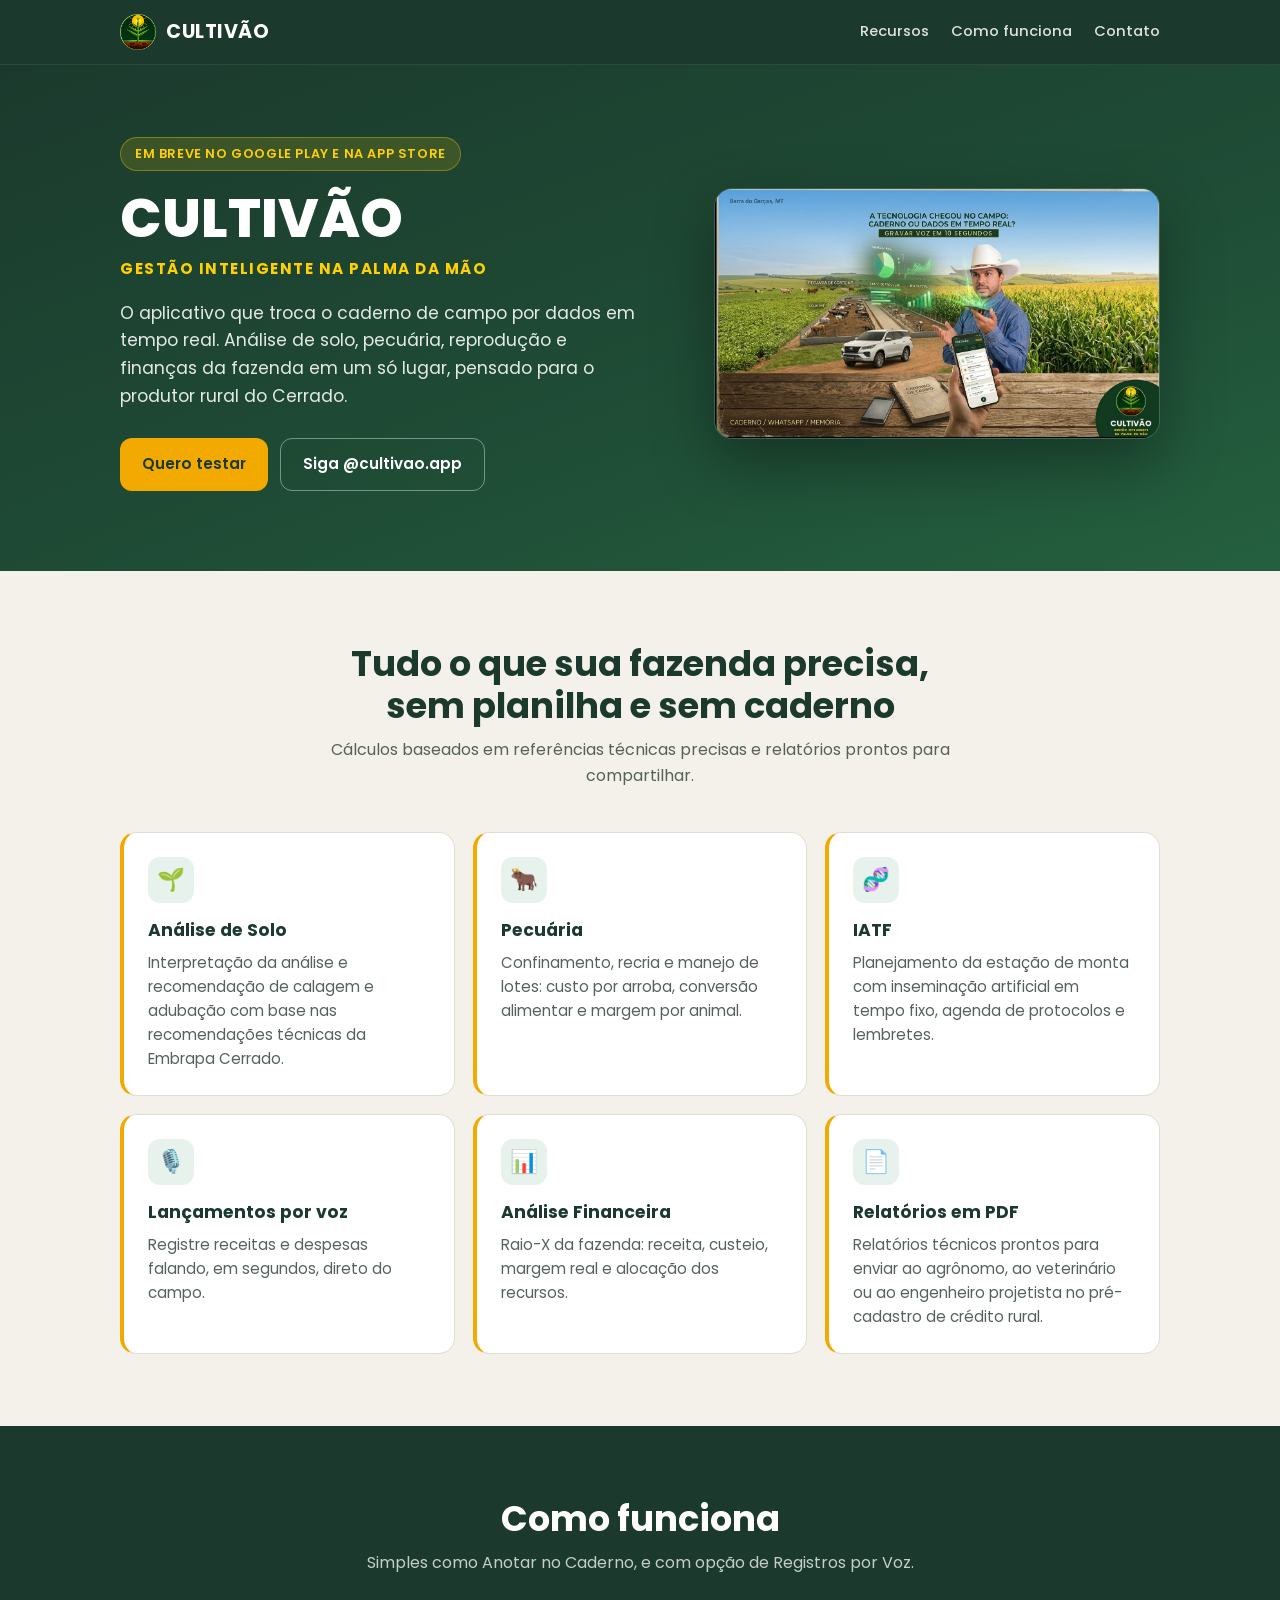
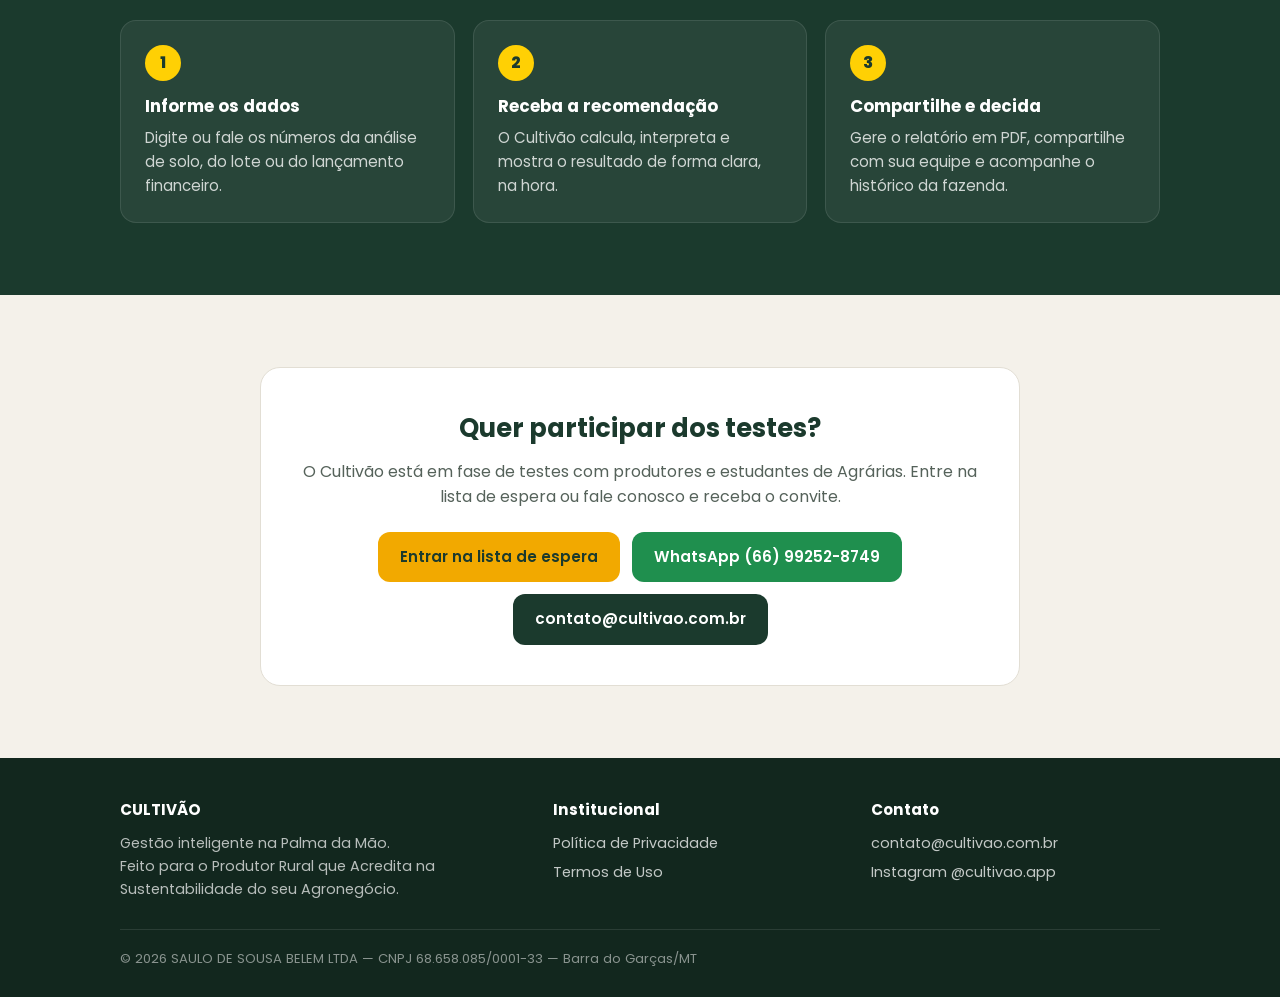
==== index.html @ 0144b3cc "Ajuste no texto de recursos" ====
<!DOCTYPE html>
<html lang="pt-BR">
<head>
  <meta charset="UTF-8">
  <meta name="viewport" content="width=device-width, initial-scale=1.0">
  <title>Cultivão — Gestão inteligente na palma da mão</title>
  <meta name="description" content="Cultivão é o aplicativo de gestão para o produtor rural do Cerrado: análise de solo com base na Embrapa Cerrado, pecuária, IATF, lançamentos por voz e análise financeira da fazenda.">
  <meta property="og:title" content="Cultivão — Gestão inteligente na palma da mão">
  <meta property="og:description" content="Análise de solo, pecuária, IATF e finanças da fazenda em um só aplicativo.">
  <meta property="og:image" content="https://cultivao.com.br/capa.jpg">
  <meta property="og:url" content="https://cultivao.com.br/">
  <link rel="icon" href="favicon.png" type="image/png">
  <link rel="apple-touch-icon" href="apple-touch-icon.png">
  <link rel="preconnect" href="https://fonts.googleapis.com">
  <link rel="preconnect" href="https://fonts.gstatic.com" crossorigin>
  <link href="https://fonts.googleapis.com/css2?family=Poppins:wght@400;500;600;700;800&display=swap" rel="stylesheet">
  <link rel="stylesheet" href="style.css">
</head>
<body>

<header class="topo">
  <div class="container">
    <a class="marca" href="./"><img src="logo.png" alt="Logo do Cultivão"><span>CULTIVÃO</span></a>
    <nav class="menu">
      <a href="#recursos">Recursos</a>
      <a class="opcional" href="#como-funciona">Como funciona</a>
      <a href="#contato">Contato</a>
    </nav>
  </div>
</header>

<main>
  <section class="hero">
    <div class="container">
      <div>
        <span class="selo">Em breve no Google Play e na App Store</span>
        <h1>CULTIVÃO</h1>
        <div class="slogan">Gestão inteligente na palma da mão</div>
        <p class="lead">O aplicativo que troca o caderno de campo por dados em tempo real. Análise de solo, pecuária, reprodução e finanças da fazenda em um só lugar, pensado para o produtor rural do Cerrado.</p>
        <div class="botoes">
          <a class="btn btn-primario" href="https://forms.gle/HUymt7gW1xHv4wPr5" target="_blank" rel="noopener">Quero testar</a>
          <a class="btn btn-secundario" href="https://instagram.com/cultivao.app" target="_blank" rel="noopener">Siga @cultivao.app</a>
        </div>
      </div>
      <div class="hero-img">
        <img src="capa.jpg" alt="Produtor rural usando o aplicativo Cultivão no campo, com lavoura de milho e confinamento ao fundo">
      </div>
    </div>
  </section>

  <section id="recursos">
    <div class="container">
      <div class="titulo-secao">
        <h2>Tudo o que sua fazenda precisa, sem planilha e sem caderno</h2>
        <p>Cálculos baseados em referências técnicas precisas e relatórios prontos para compartilhar.</p>
      </div>
      <div class="grade">
        <div class="card">
          <div class="icone">🌱</div>
          <h3>Análise de Solo</h3>
          <p>Interpretação da análise e recomendação de calagem e adubação com base nas recomendações técnicas da Embrapa Cerrado.</p>
        </div>
        <div class="card">
          <div class="icone">🐂</div>
          <h3>Pecuária</h3>
          <p>Confinamento, recria e manejo de lotes: custo por arroba, conversão alimentar e margem por animal.</p>
        </div>
        <div class="card">
          <div class="icone">🧬</div>
          <h3>IATF</h3>
          <p>Planejamento da estação de monta com inseminação artificial em tempo fixo, agenda de protocolos e lembretes.</p>
        </div>
        <div class="card">
          <div class="icone">🎙️</div>
          <h3>Lançamentos por voz</h3>
          <p>Registre receitas e despesas falando, em segundos, direto do campo.</p>
        </div>
        <div class="card">
          <div class="icone">📊</div>
          <h3>Análise Financeira</h3>
          <p>Raio-X da fazenda: receita, custeio, margem real e alocação dos recursos.</p>
        </div>
        <div class="card">
          <div class="icone">📄</div>
          <h3>Relatórios em PDF</h3>
          <p>Relatórios técnicos prontos para enviar ao agrônomo, ao veterinário ou ao engenheiro projetista no pré-cadastro de crédito rural.</p>
        </div>
      </div>
    </div>
  </section>

  <section id="como-funciona" class="faixa">
    <div class="container">
      <div class="titulo-secao">
        <h2>Como funciona</h2>
        <p>Simples como Anotar no Caderno, e com opção de Registros por Voz.</p>
      </div>
      <div class="passos">
        <div class="passo">
          <h3>Informe os dados</h3>
          <p>Digite ou fale os números da análise de solo, do lote ou do lançamento financeiro.</p>
        </div>
        <div class="passo">
          <h3>Receba a recomendação</h3>
          <p>O Cultivão calcula, interpreta e mostra o resultado de forma clara, na hora.</p>
        </div>
        <div class="passo">
          <h3>Compartilhe e decida</h3>
          <p>Gere o relatório em PDF, compartilhe com sua equipe e acompanhe o histórico da fazenda.</p>
        </div>
      </div>
    </div>
  </section>

  <section id="contato">
    <div class="container">
      <div class="chamada">
        <h2>Quer participar dos testes?</h2>
        <p>O Cultivão está em fase de testes com produtores e estudantes de Agrárias. Entre na lista de espera ou fale conosco e receba o convite.</p>
        <div class="botoes" style="justify-content:center;margin-top:0">
          <a class="btn btn-primario" href="https://forms.gle/HUymt7gW1xHv4wPr5" target="_blank" rel="noopener" style="background:#F2A900;color:#1B3A2D">Entrar na lista de espera</a>
          <a class="btn btn-primario" href="https://wa.me/5566992528749?text=Ol%C3%A1%21%20Quero%20testar%20o%20Cultiv%C3%A3o." target="_blank" rel="noopener" style="background:#1F8F4E">WhatsApp (66) 99252-8749</a>
          <a class="btn btn-primario" href="mailto:contato@cultivao.com.br?subject=Quero%20testar%20o%20Cultiv%C3%A3o">contato@cultivao.com.br</a>
        </div>
      </div>
    </div>
  </section>
</main>

<footer class="rodape">
  <div class="container">
    <div>
      <h4>CULTIVÃO</h4>
      <p>Gestão inteligente na Palma da Mão.<br>Feito para o Produtor Rural que Acredita na Sustentabilidade do seu Agronegócio.</p>
    </div>
    <div>
      <h4>Institucional</h4>
      <a href="privacidade.html">Política de Privacidade</a>
      <a href="termos.html">Termos de Uso</a>
    </div>
    <div>
      <h4>Contato</h4>
      <a href="mailto:contato@cultivao.com.br">contato@cultivao.com.br</a>
      <a href="https://instagram.com/cultivao.app" target="_blank" rel="noopener">Instagram @cultivao.app</a>
    </div>
    <div class="legal">
      © 2026 SAULO DE SOUSA BELEM LTDA — CNPJ 68.658.085/0001-33 — Barra do Garças/MT
    </div>
  </div>
</footer>

</body>
</html>
---- style.css ----
:root {
  --verde-escuro: #1B3A2D;
  --verde: #1F4D36;
  --verde-claro: #2E7D4F;
  --sol: #FFD004;
  --laranja: #F2A900;
  --creme: #F4F1EA;
  --texto: #1E2A23;
  --texto-suave: #55625A;
  --branco: #FFFFFF;
  --borda: #E2DED4;
}

* { box-sizing: border-box; margin: 0; padding: 0; }

html { scroll-behavior: smooth; }

body {
  font-family: 'Poppins', system-ui, -apple-system, 'Segoe UI', Roboto, sans-serif;
  background: var(--creme);
  color: var(--texto);
  line-height: 1.6;
  -webkit-font-smoothing: antialiased;
}

a { color: var(--verde-claro); }

.container { width: 100%; max-width: 1080px; margin: 0 auto; padding: 0 20px; }

/* Topo */
.topo {
  background: var(--verde-escuro);
  position: sticky; top: 0; z-index: 10;
  border-bottom: 1px solid rgba(255,255,255,.08);
}
.topo .container { display: flex; align-items: center; justify-content: space-between; height: 64px; }
.marca { display: flex; align-items: center; gap: 10px; text-decoration: none; color: var(--branco); }
.marca img { width: 36px; height: 36px; }
.marca span { font-weight: 700; font-size: 1.2rem; letter-spacing: .5px; }
.menu { display: flex; gap: 22px; }
.menu a { color: rgba(255,255,255,.85); text-decoration: none; font-size: .92rem; font-weight: 500; }
.menu a:hover { color: var(--sol); }

/* Hero */
.hero {
  background: linear-gradient(160deg, var(--verde-escuro) 0%, var(--verde) 60%, #24603F 100%);
  color: var(--branco);
  padding: 72px 0 80px;
  overflow: hidden;
}
.hero .container { display: grid; grid-template-columns: 1.1fr .9fr; gap: 48px; align-items: center; }
.selo {
  display: inline-block; background: rgba(255,208,4,.14); color: var(--sol);
  border: 1px solid rgba(255,208,4,.35); border-radius: 999px;
  padding: 6px 14px; font-size: .8rem; font-weight: 600; letter-spacing: .6px; text-transform: uppercase;
}
.hero h1 { font-size: clamp(2.2rem, 5vw, 3.4rem); line-height: 1.1; margin: 18px 0 8px; font-weight: 800; }
.hero .slogan { color: var(--sol); font-weight: 700; letter-spacing: 1.5px; text-transform: uppercase; font-size: .95rem; }
.hero p.lead { margin-top: 18px; font-size: 1.08rem; color: rgba(255,255,255,.88); max-width: 520px; }
.botoes { display: flex; flex-wrap: wrap; gap: 12px; margin-top: 28px; }
.btn {
  display: inline-flex; align-items: center; gap: 8px; text-decoration: none;
  padding: 13px 22px; border-radius: 12px; font-weight: 600; font-size: .95rem;
}
.btn-primario { background: var(--laranja); color: var(--verde-escuro); }
.btn-primario:hover { background: var(--sol); }
.btn-secundario { border: 1.5px solid rgba(255,255,255,.4); color: var(--branco); }
.btn-secundario:hover { border-color: var(--sol); color: var(--sol); }
.hero-img img {
  width: 100%; border-radius: 18px; display: block;
  box-shadow: 0 24px 60px rgba(0,0,0,.35);
  border: 1px solid rgba(255,255,255,.12);
}

/* Seções */
section { padding: 72px 0; }
.titulo-secao { text-align: center; max-width: 640px; margin: 0 auto 44px; }
.titulo-secao h2 { font-size: clamp(1.6rem, 3.4vw, 2.2rem); color: var(--verde-escuro); line-height: 1.2; }
.titulo-secao p { color: var(--texto-suave); margin-top: 10px; }

.grade { display: grid; grid-template-columns: repeat(3, 1fr); gap: 18px; }
.card {
  background: var(--branco); border: 1px solid var(--borda); border-radius: 16px;
  padding: 24px; border-left: 4px solid var(--laranja);
}
.card .icone {
  width: 46px; height: 46px; border-radius: 12px; display: grid; place-items: center;
  background: #E8F2EC; font-size: 1.4rem; margin-bottom: 14px;
}
.card h3 { font-size: 1.08rem; color: var(--verde-escuro); margin-bottom: 6px; }
.card p { color: var(--texto-suave); font-size: .94rem; }

.faixa { background: var(--verde-escuro); color: var(--branco); }
.faixa .titulo-secao h2 { color: var(--branco); }
.faixa .titulo-secao p { color: rgba(255,255,255,.75); }
.passos { display: grid; grid-template-columns: repeat(3, 1fr); gap: 18px; counter-reset: passo; }
.passo { background: rgba(255,255,255,.06); border: 1px solid rgba(255,255,255,.1); border-radius: 16px; padding: 24px; }
.passo::before {
  counter-increment: passo; content: counter(passo);
  display: grid; place-items: center; width: 36px; height: 36px; border-radius: 50%;
  background: var(--sol); color: var(--verde-escuro); font-weight: 800; margin-bottom: 12px;
}
.passo h3 { font-size: 1.05rem; margin-bottom: 6px; }
.passo p { color: rgba(255,255,255,.78); font-size: .94rem; }

.chamada {
  background: var(--branco); border: 1px solid var(--borda); border-radius: 20px;
  padding: 40px; text-align: center; max-width: 760px; margin: 0 auto;
}
.chamada h2 { color: var(--verde-escuro); font-size: 1.6rem; }
.chamada p { color: var(--texto-suave); margin: 10px 0 22px; }
.chamada .btn-primario { background: var(--verde-escuro); color: var(--branco); }
.chamada .btn-primario:hover { background: var(--verde-claro); }

/* Rodapé */
.rodape { background: #12271E; color: rgba(255,255,255,.7); padding: 40px 0 28px; font-size: .9rem; }
.rodape .container { display: grid; grid-template-columns: 1.4fr 1fr 1fr; gap: 28px; }
.rodape h4 { color: var(--branco); margin-bottom: 10px; font-size: .95rem; }
.rodape a { color: rgba(255,255,255,.75); text-decoration: none; display: block; margin-bottom: 6px; }
.rodape a:hover { color: var(--sol); }
.rodape .legal { grid-column: 1 / -1; border-top: 1px solid rgba(255,255,255,.1); padding-top: 18px; font-size: .82rem; color: rgba(255,255,255,.5); }

/* Páginas de texto (política e termos) */
.documento { padding: 48px 0 72px; }
.documento .container { max-width: 800px; }
.documento h1 { color: var(--verde-escuro); font-size: clamp(1.7rem, 4vw, 2.3rem); line-height: 1.2; }
.documento .atualizado { color: var(--texto-suave); font-size: .9rem; margin: 8px 0 28px; }
.documento .caixa {
  background: var(--branco); border: 1px solid var(--borda); border-radius: 16px; padding: 32px;
}
.documento h2 { color: var(--verde-escuro); font-size: 1.2rem; margin: 28px 0 8px; }
.documento h2:first-child { margin-top: 0; }
.documento p, .documento li { color: var(--texto); font-size: .98rem; }
.documento p + p { margin-top: 10px; }
.documento ul { padding-left: 22px; margin: 8px 0; }
.documento li { margin-bottom: 6px; }
.documento table { width: 100%; border-collapse: collapse; margin: 10px 0; font-size: .93rem; }
.documento th, .documento td { text-align: left; padding: 10px; border-bottom: 1px solid var(--borda); vertical-align: top; }
.documento th { background: #EEF4EF; color: var(--verde-escuro); }
.tabela-rolagem { overflow-x: auto; }

@media (max-width: 860px) {
  .hero .container { grid-template-columns: 1fr; gap: 36px; }
  .grade, .passos { grid-template-columns: 1fr 1fr; }
  .rodape .container { grid-template-columns: 1fr 1fr; }
}
@media (max-width: 600px) {
  .menu { gap: 14px; }
  .menu a.opcional { display: none; }
  .hero { padding: 48px 0 56px; }
  .grade, .passos { grid-template-columns: 1fr; }
  .rodape .container { grid-template-columns: 1fr; }
  .documento .caixa { padding: 20px; }
  .chamada { padding: 28px 20px; }
}
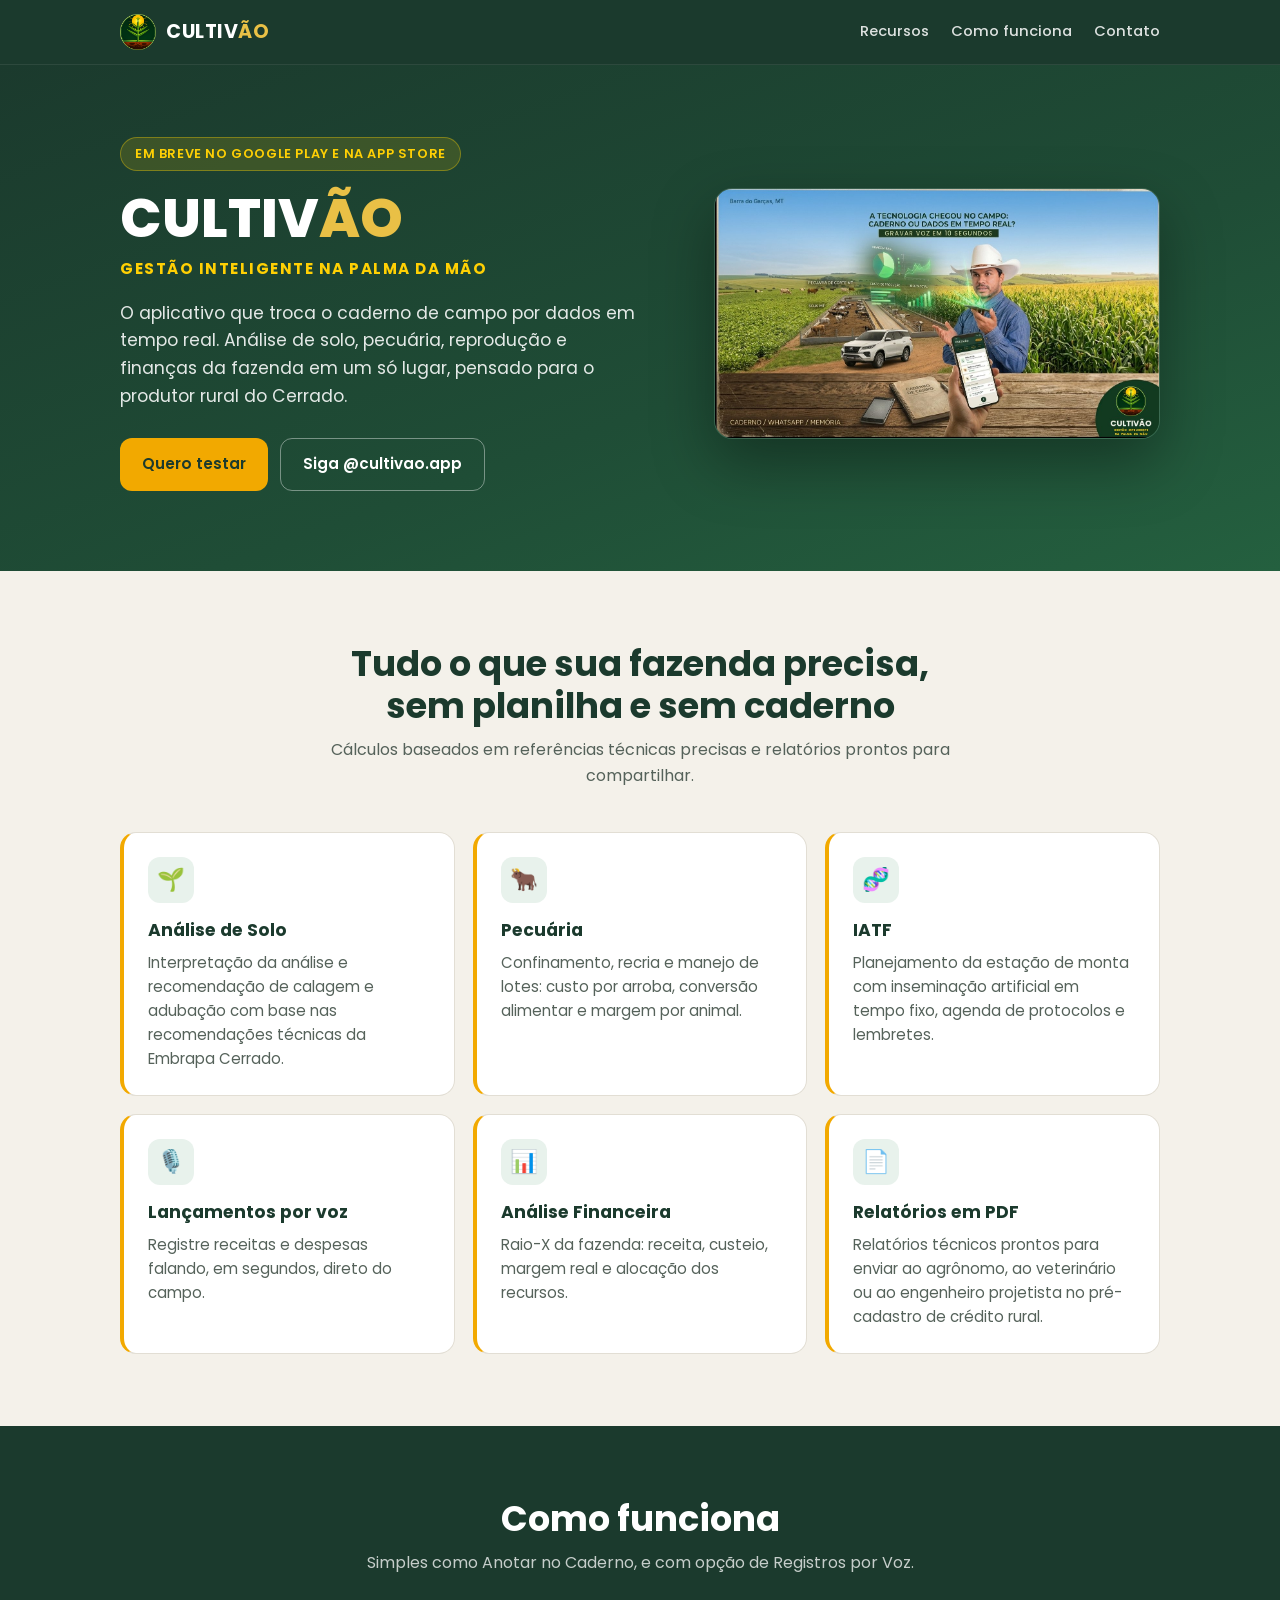
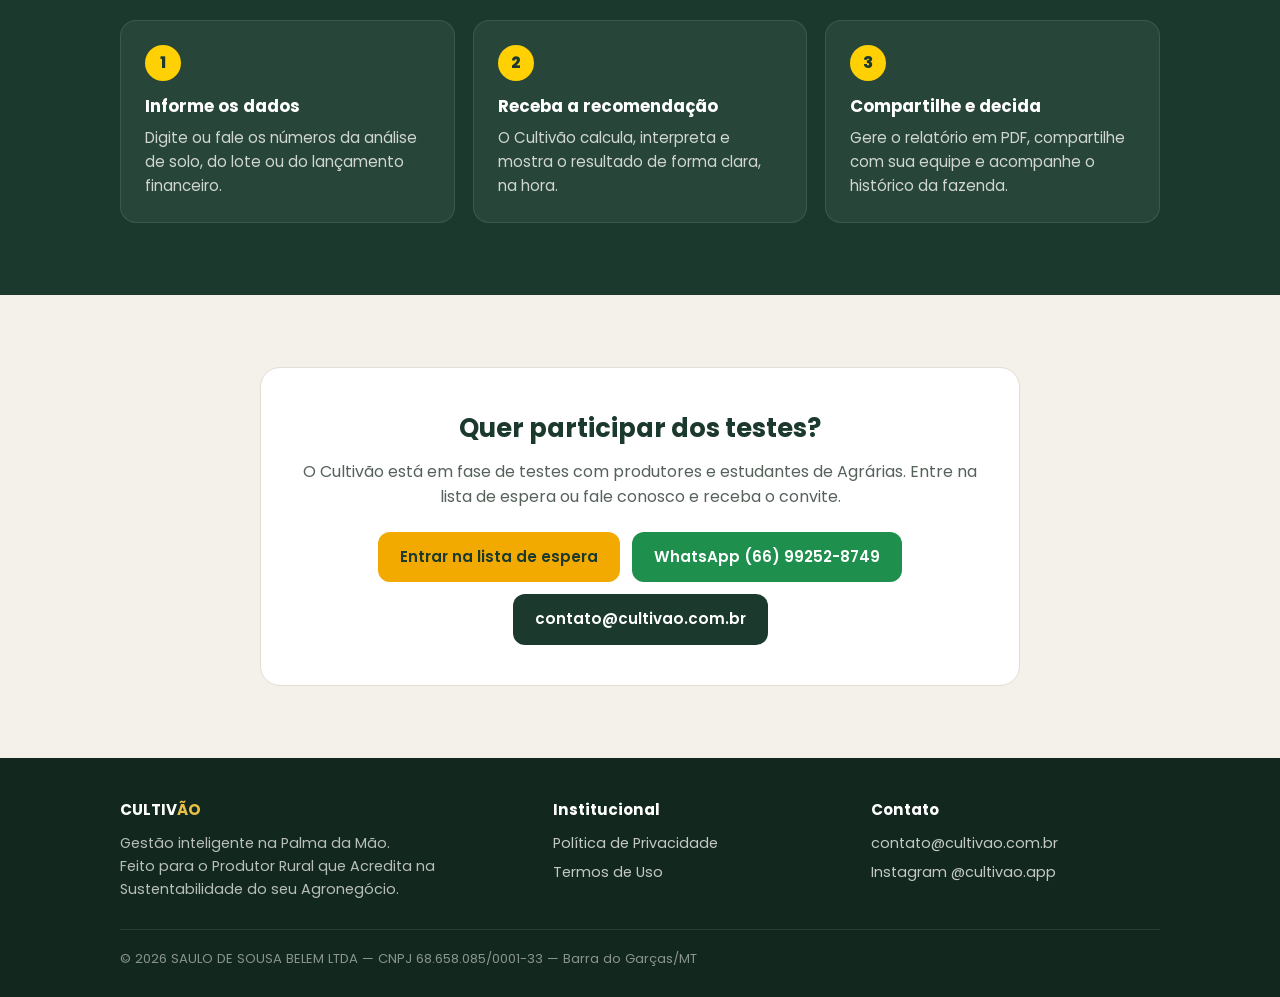
==== commit a25c2a48: "ÃO dourado da marca" ====
--- a/index.html
+++ b/index.html
@@ -20,7 +20,7 @@
 
 <header class="topo">
   <div class="container">
-    <a class="marca" href="./"><img src="logo.png" alt="Logo do Cultivão"><span>CULTIVÃO</span></a>
+    <a class="marca" href="./"><img src="logo.png" alt="Logo do Cultivão"><span>CULTIV<span class="ao">ÃO</span></span></a>
     <nav class="menu">
       <a href="#recursos">Recursos</a>
       <a class="opcional" href="#como-funciona">Como funciona</a>
@@ -34,7 +34,7 @@
     <div class="container">
       <div>
         <span class="selo">Em breve no Google Play e na App Store</span>
-        <h1>CULTIVÃO</h1>
+        <h1>CULTIV<span class="ao">ÃO</span></h1>
         <div class="slogan">Gestão inteligente na palma da mão</div>
         <p class="lead">O aplicativo que troca o caderno de campo por dados em tempo real. Análise de solo, pecuária, reprodução e finanças da fazenda em um só lugar, pensado para o produtor rural do Cerrado.</p>
         <div class="botoes">
@@ -130,7 +130,7 @@
 <footer class="rodape">
   <div class="container">
     <div>
-      <h4>CULTIVÃO</h4>
+      <h4>CULTIV<span class="ao">ÃO</span></h4>
       <p>Gestão inteligente na Palma da Mão.<br>Feito para o Produtor Rural que Acredita na Sustentabilidade do seu Agronegócio.</p>
     </div>
     <div>
--- a/style.css
+++ b/style.css
@@ -3,6 +3,7 @@
   --verde: #1F4D36;
   --verde-claro: #2E7D4F;
   --sol: #FFD004;
+  --marca-ouro: #E9C046;
   --laranja: #F2A900;
   --creme: #F4F1EA;
   --texto: #1E2A23;
@@ -153,3 +154,6 @@
   .documento .caixa { padding: 20px; }
   .chamada { padding: 28px 20px; }
 }
+
+/* "ÃO" dourado da marca Cultivão */
+.ao { color: var(--marca-ouro); }
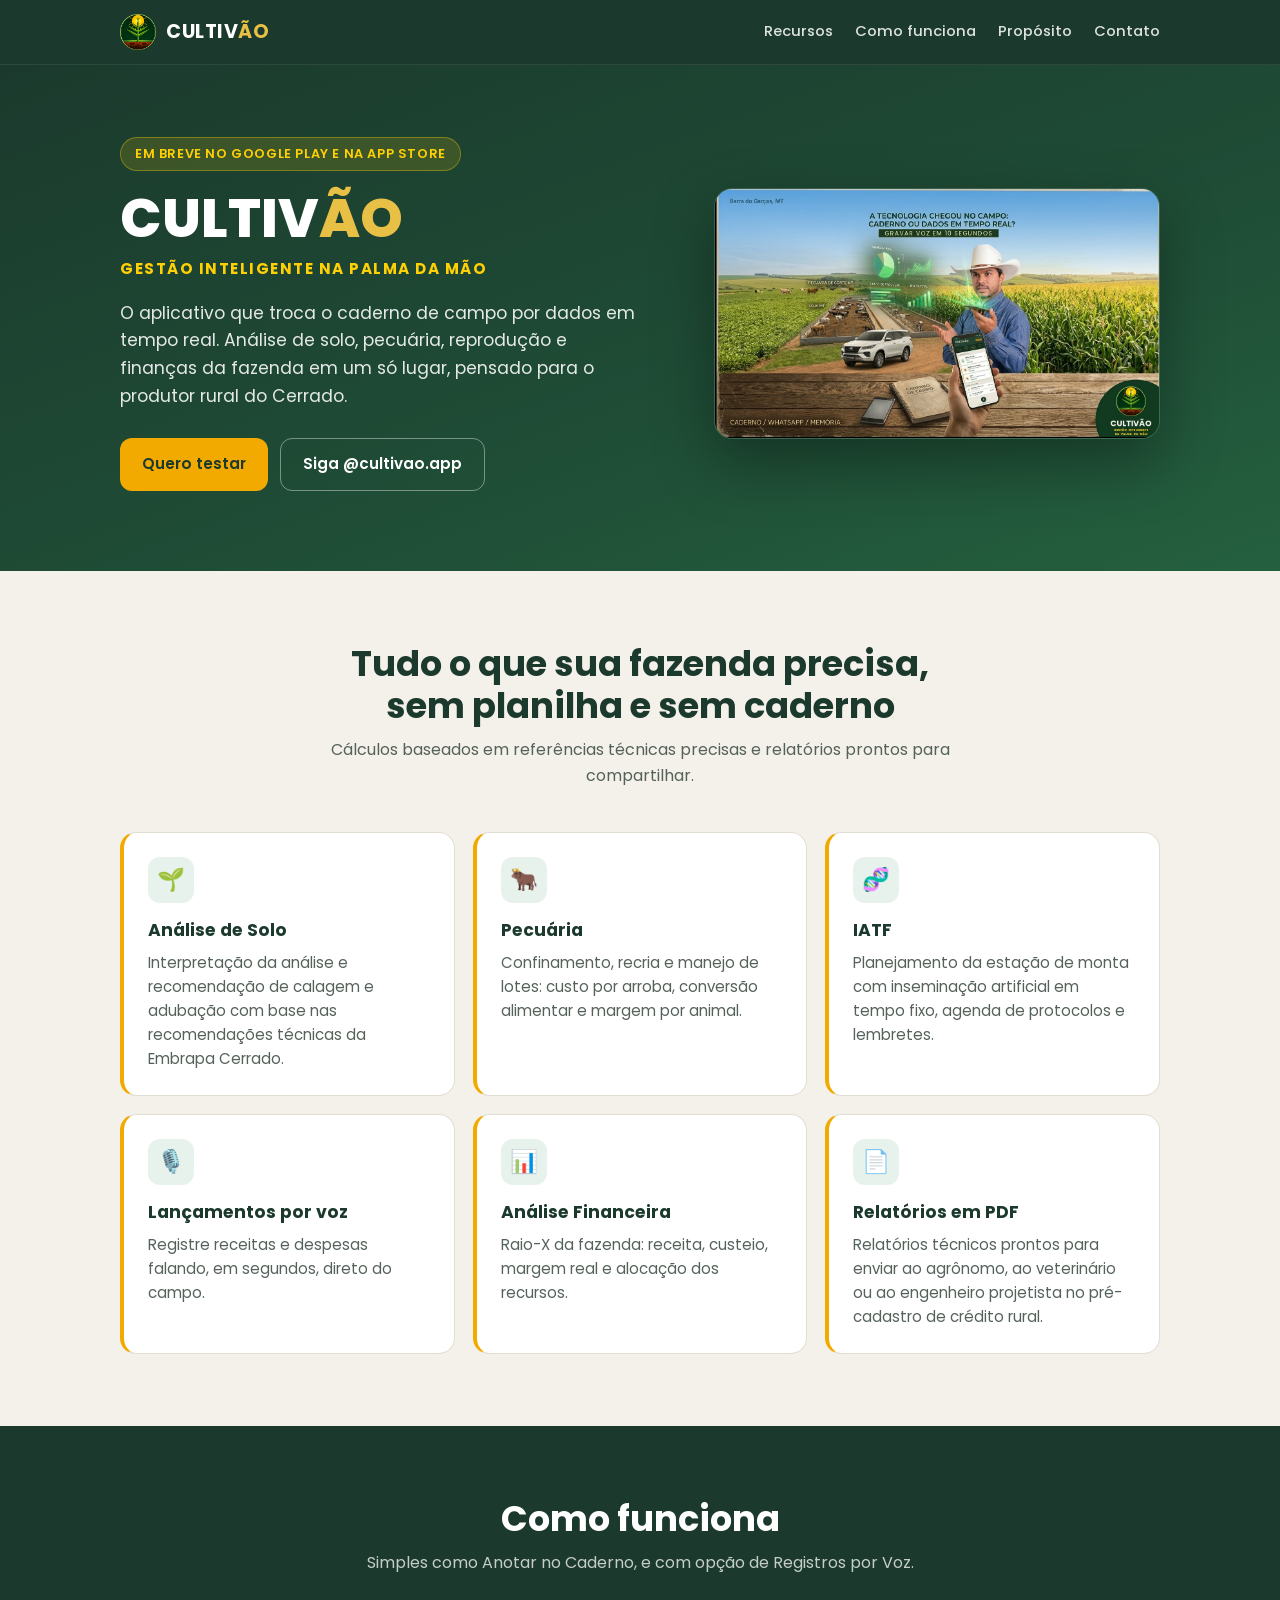
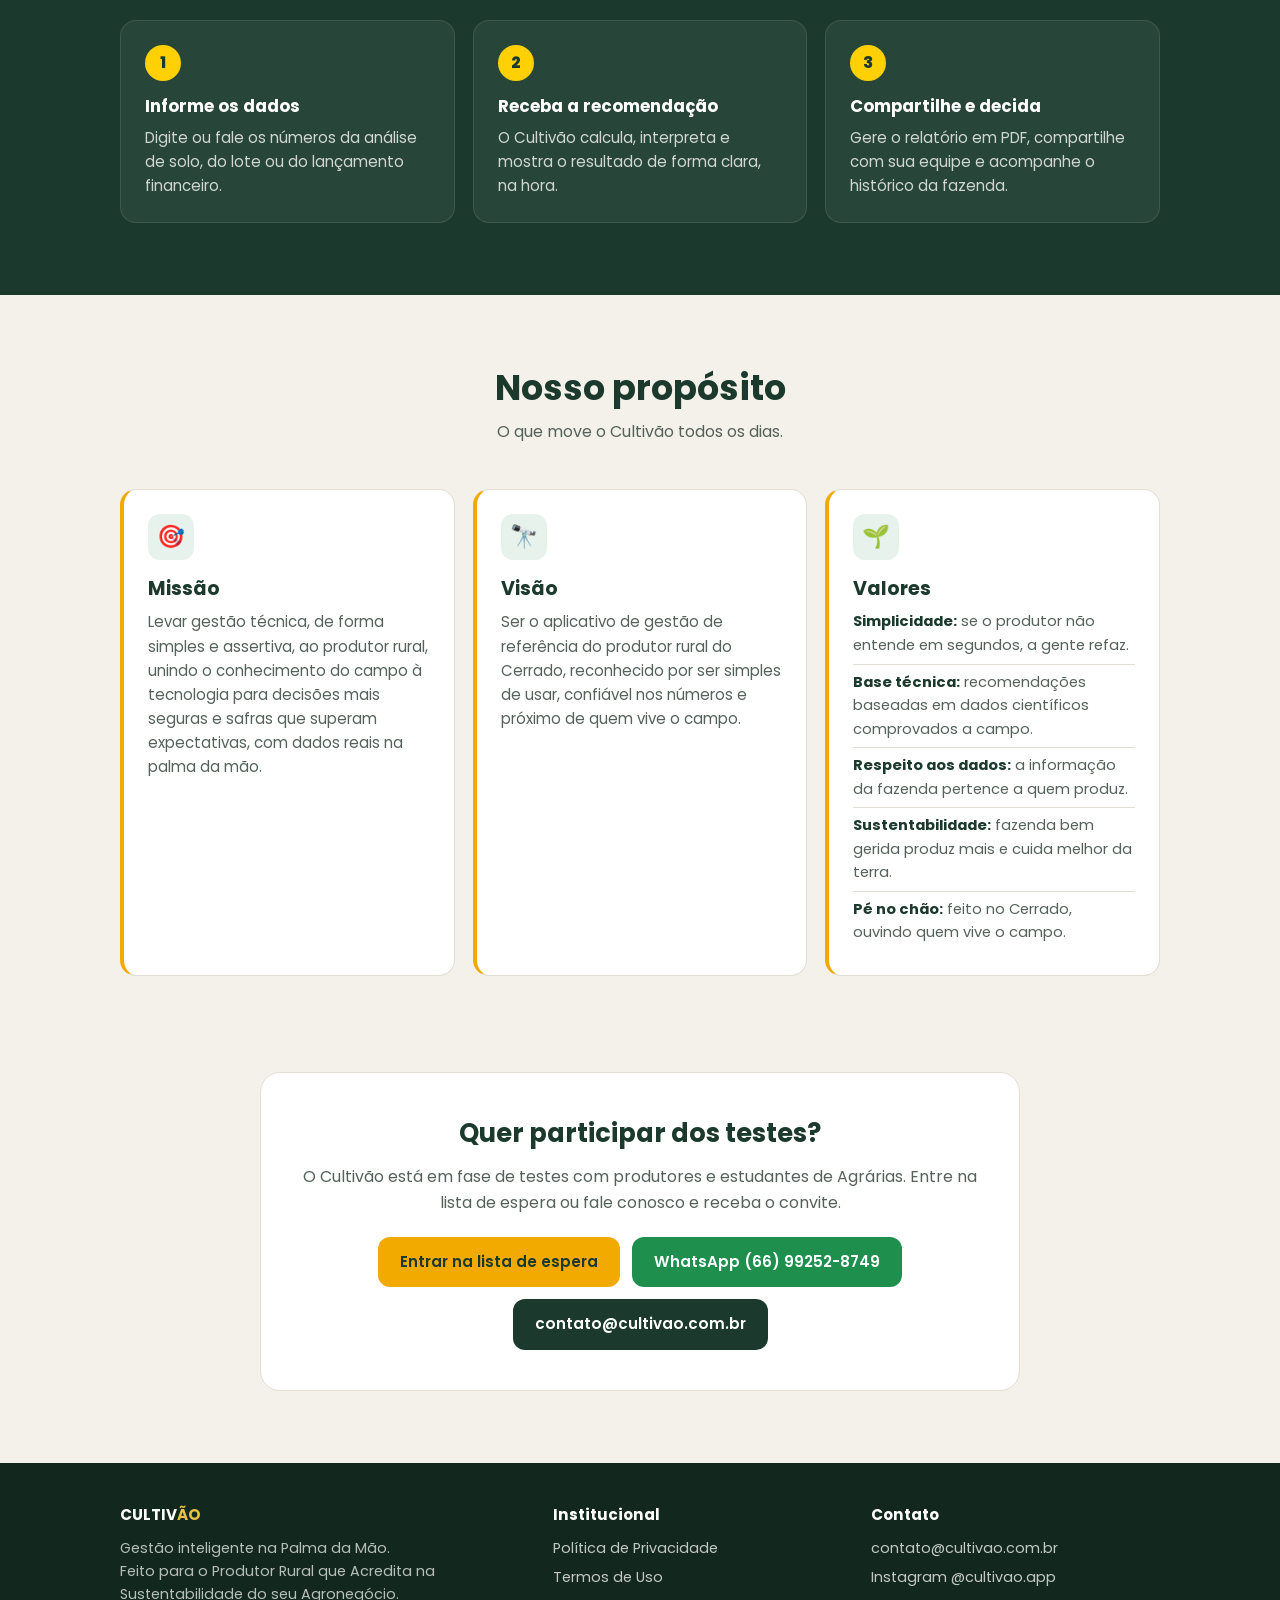
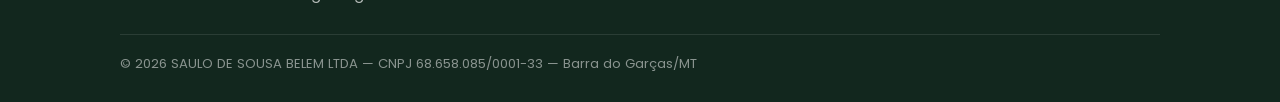
==== commit c96b56f3: "Seção Nosso propósito" ====
--- a/index.html
+++ b/index.html
@@ -24,6 +24,7 @@
     <nav class="menu">
       <a href="#recursos">Recursos</a>
       <a class="opcional" href="#como-funciona">Como funciona</a>
+      <a class="opcional" href="#proposito">Propósito</a>
       <a href="#contato">Contato</a>
     </nav>
   </div>
@@ -112,6 +113,38 @@
     </div>
   </section>
 
+  <section id="proposito" class="proposito">
+    <div class="container">
+      <div class="titulo-secao">
+        <h2>Nosso propósito</h2>
+        <p>O que move o Cultivão todos os dias.</p>
+      </div>
+      <div class="grade">
+        <div class="card">
+          <div class="icone">🎯</div>
+          <h3>Missão</h3>
+          <p>Levar gestão técnica, de forma simples e assertiva, ao produtor rural, unindo o conhecimento do campo à tecnologia para decisões mais seguras e safras que superam expectativas, com dados reais na palma da mão.</p>
+        </div>
+        <div class="card">
+          <div class="icone">🔭</div>
+          <h3>Visão</h3>
+          <p>Ser o aplicativo de gestão de referência do produtor rural do Cerrado, reconhecido por ser simples de usar, confiável nos números e próximo de quem vive o campo.</p>
+        </div>
+        <div class="card">
+          <div class="icone">🌱</div>
+          <h3>Valores</h3>
+          <ul class="valores">
+            <li><strong>Simplicidade:</strong> se o produtor não entende em segundos, a gente refaz.</li>
+            <li><strong>Base técnica:</strong> recomendações baseadas em dados científicos comprovados a campo.</li>
+            <li><strong>Respeito aos dados:</strong> a informação da fazenda pertence a quem produz.</li>
+            <li><strong>Sustentabilidade:</strong> fazenda bem gerida produz mais e cuida melhor da terra.</li>
+            <li><strong>Pé no chão:</strong> feito no Cerrado, ouvindo quem vive o campo.</li>
+          </ul>
+        </div>
+      </div>
+    </div>
+  </section>
+
   <section id="contato">
     <div class="container">
       <div class="chamada">
--- a/style.css
+++ b/style.css
@@ -157,3 +157,12 @@
 
 /* "ÃO" dourado da marca Cultivão */
 .ao { color: var(--marca-ouro); }
+
+/* Seção Nosso propósito */
+.proposito { padding-bottom: 24px; }
+.proposito .card h3 { font-size: 1.2rem; }
+.valores { list-style: none; margin-top: 4px; }
+.valores li { color: var(--texto-suave); font-size: .92rem; padding: 6px 0; border-top: 1px solid var(--borda); }
+.valores li:first-child { border-top: 0; padding-top: 0; }
+.valores strong { color: var(--verde-escuro); }
+@media (max-width: 860px) { .proposito .grade { grid-template-columns: 1fr; } }
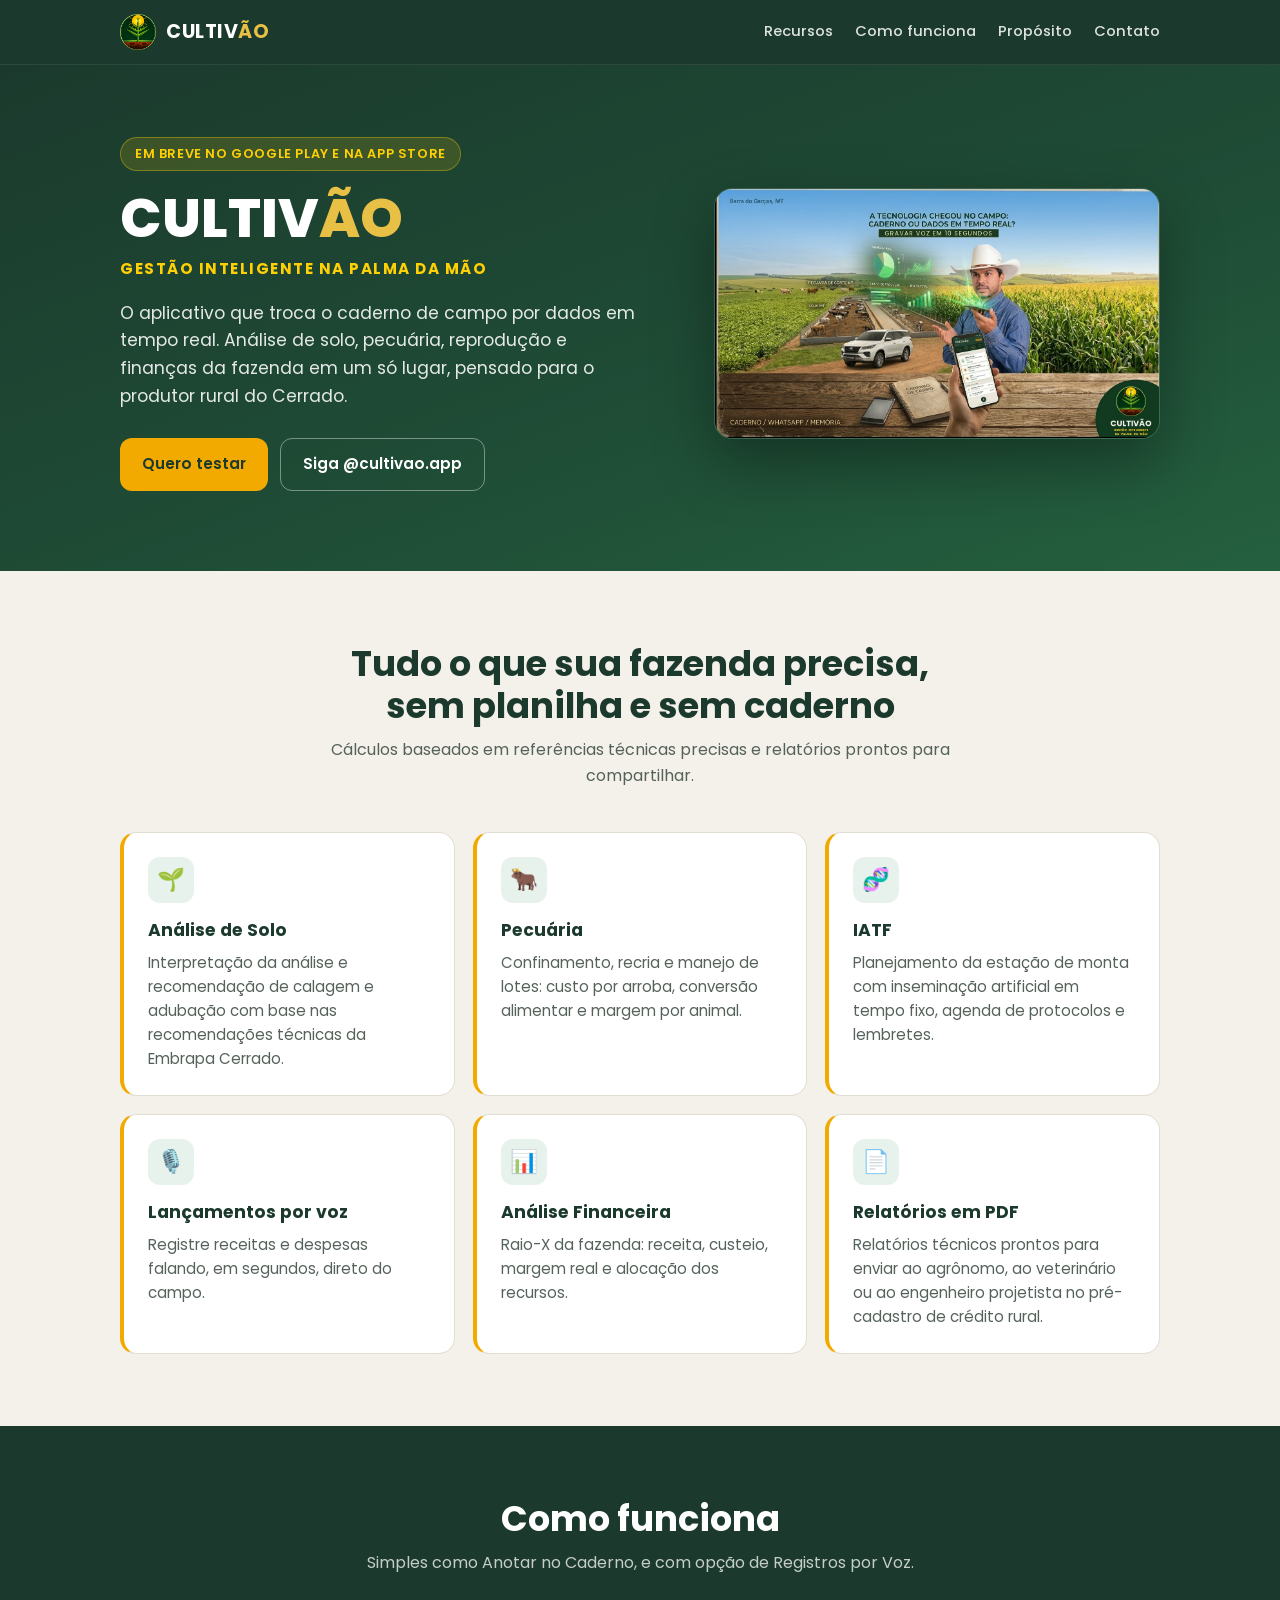
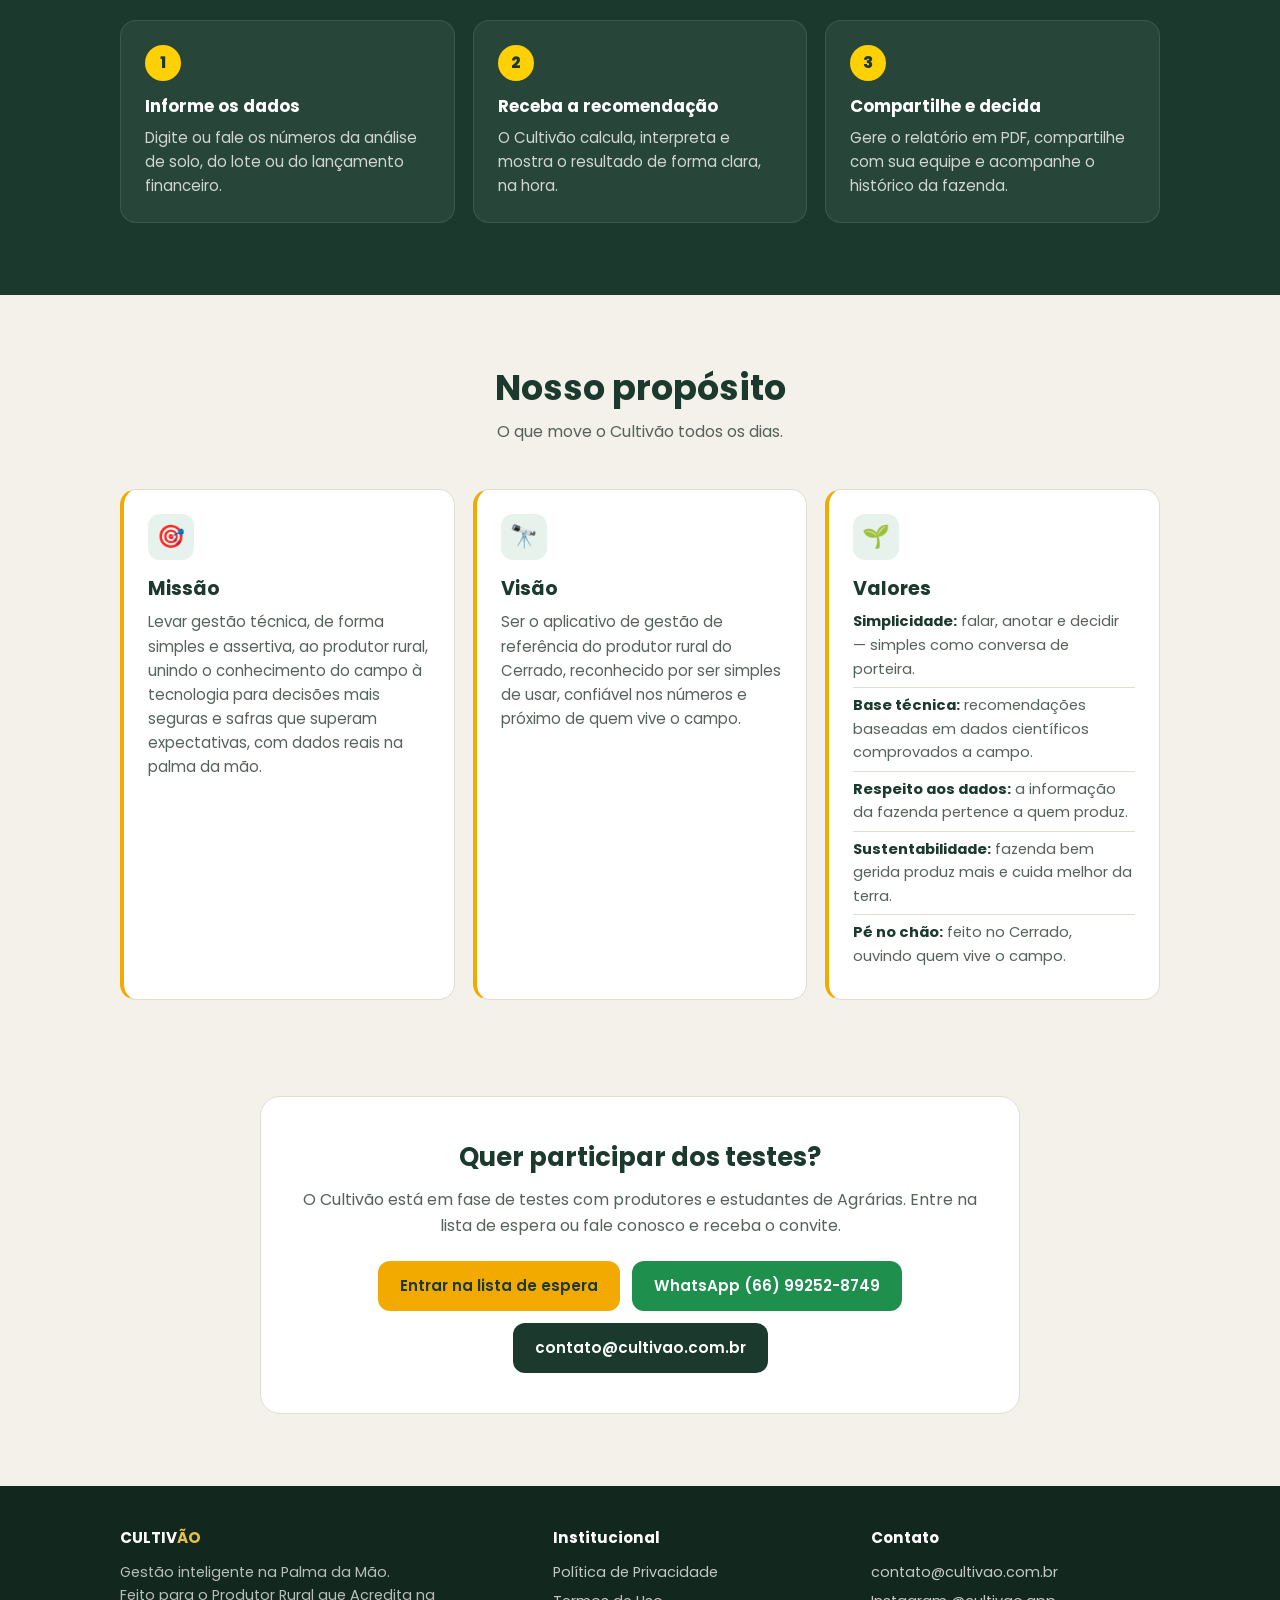
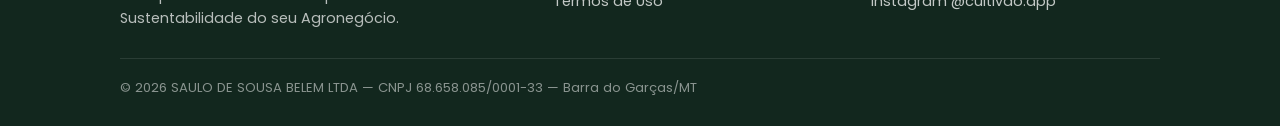
==== commit f1f4a7d0: "Valor simplicidade" ====
--- a/index.html
+++ b/index.html
@@ -134,7 +134,7 @@
           <div class="icone">🌱</div>
           <h3>Valores</h3>
           <ul class="valores">
-            <li><strong>Simplicidade:</strong> se o produtor não entende em segundos, a gente refaz.</li>
+            <li><strong>Simplicidade:</strong> falar, anotar e decidir — simples como conversa de porteira.</li>
             <li><strong>Base técnica:</strong> recomendações baseadas em dados científicos comprovados a campo.</li>
             <li><strong>Respeito aos dados:</strong> a informação da fazenda pertence a quem produz.</li>
             <li><strong>Sustentabilidade:</strong> fazenda bem gerida produz mais e cuida melhor da terra.</li>
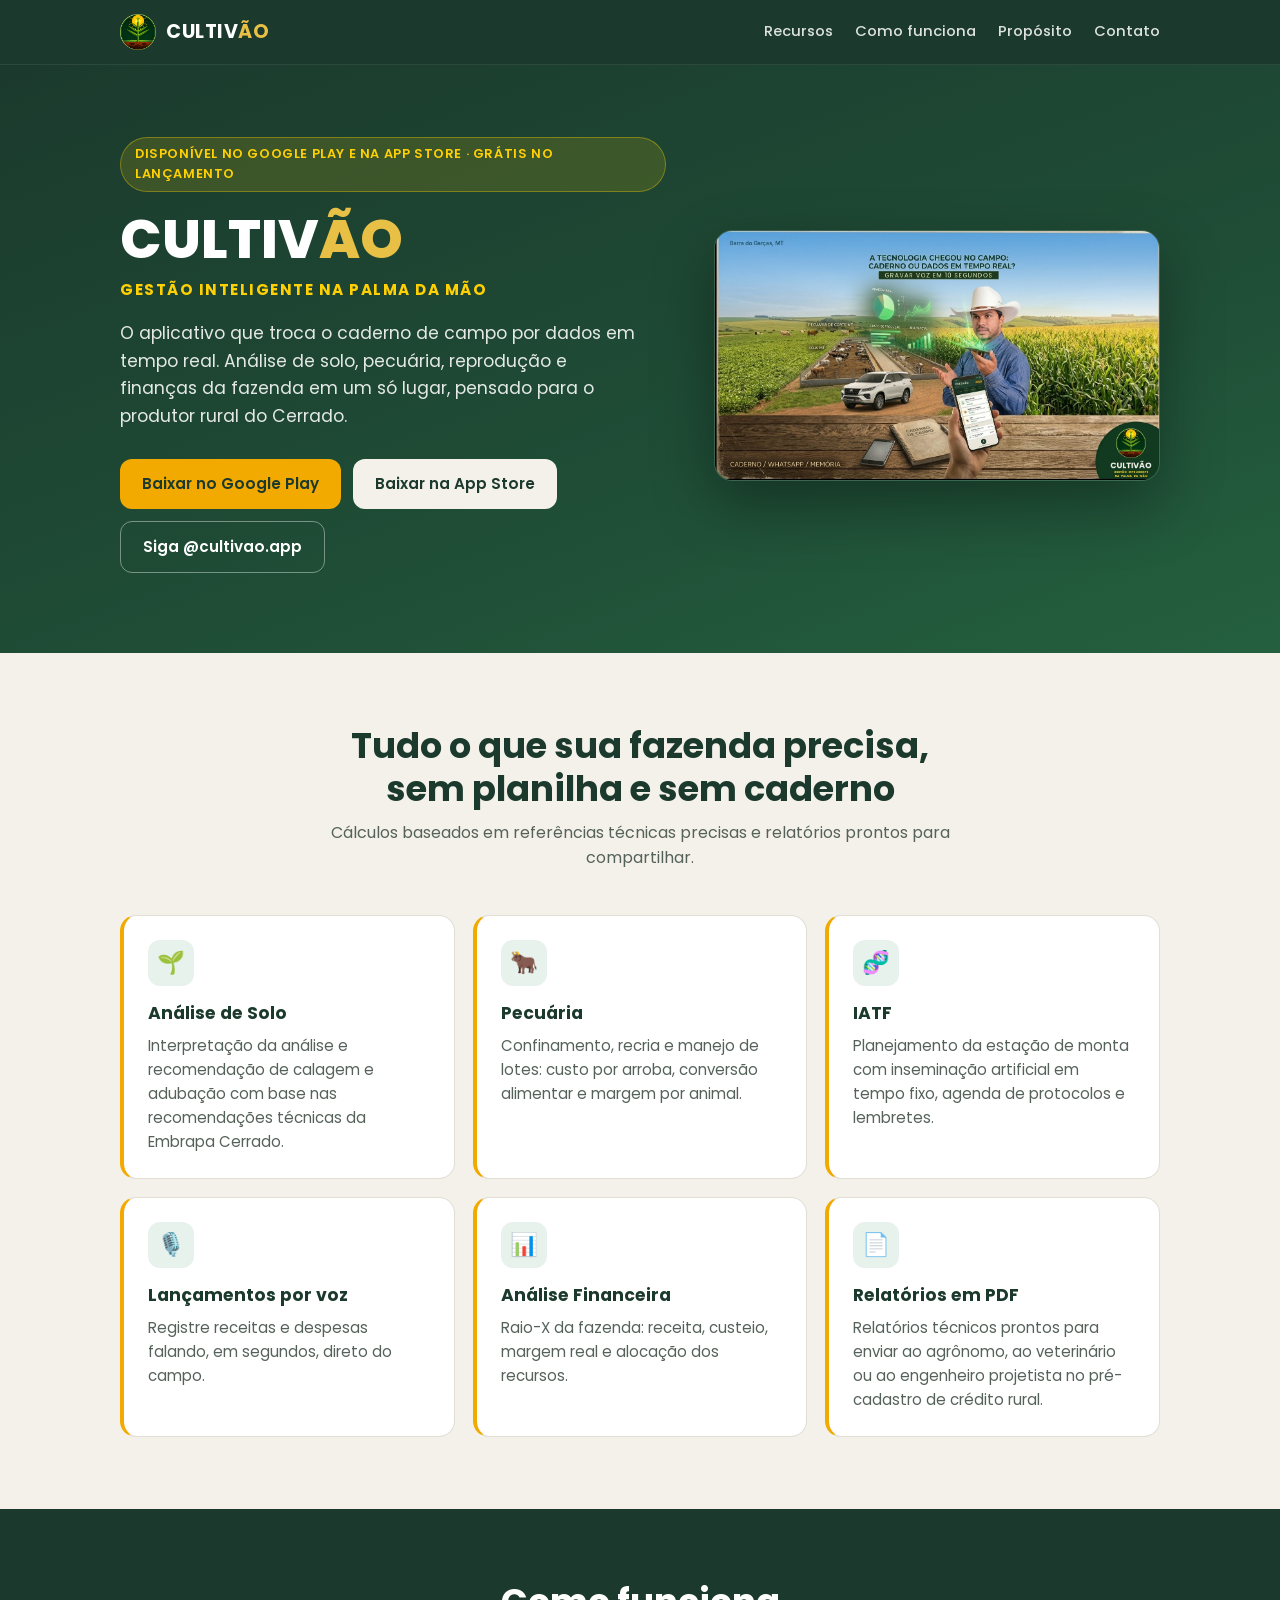
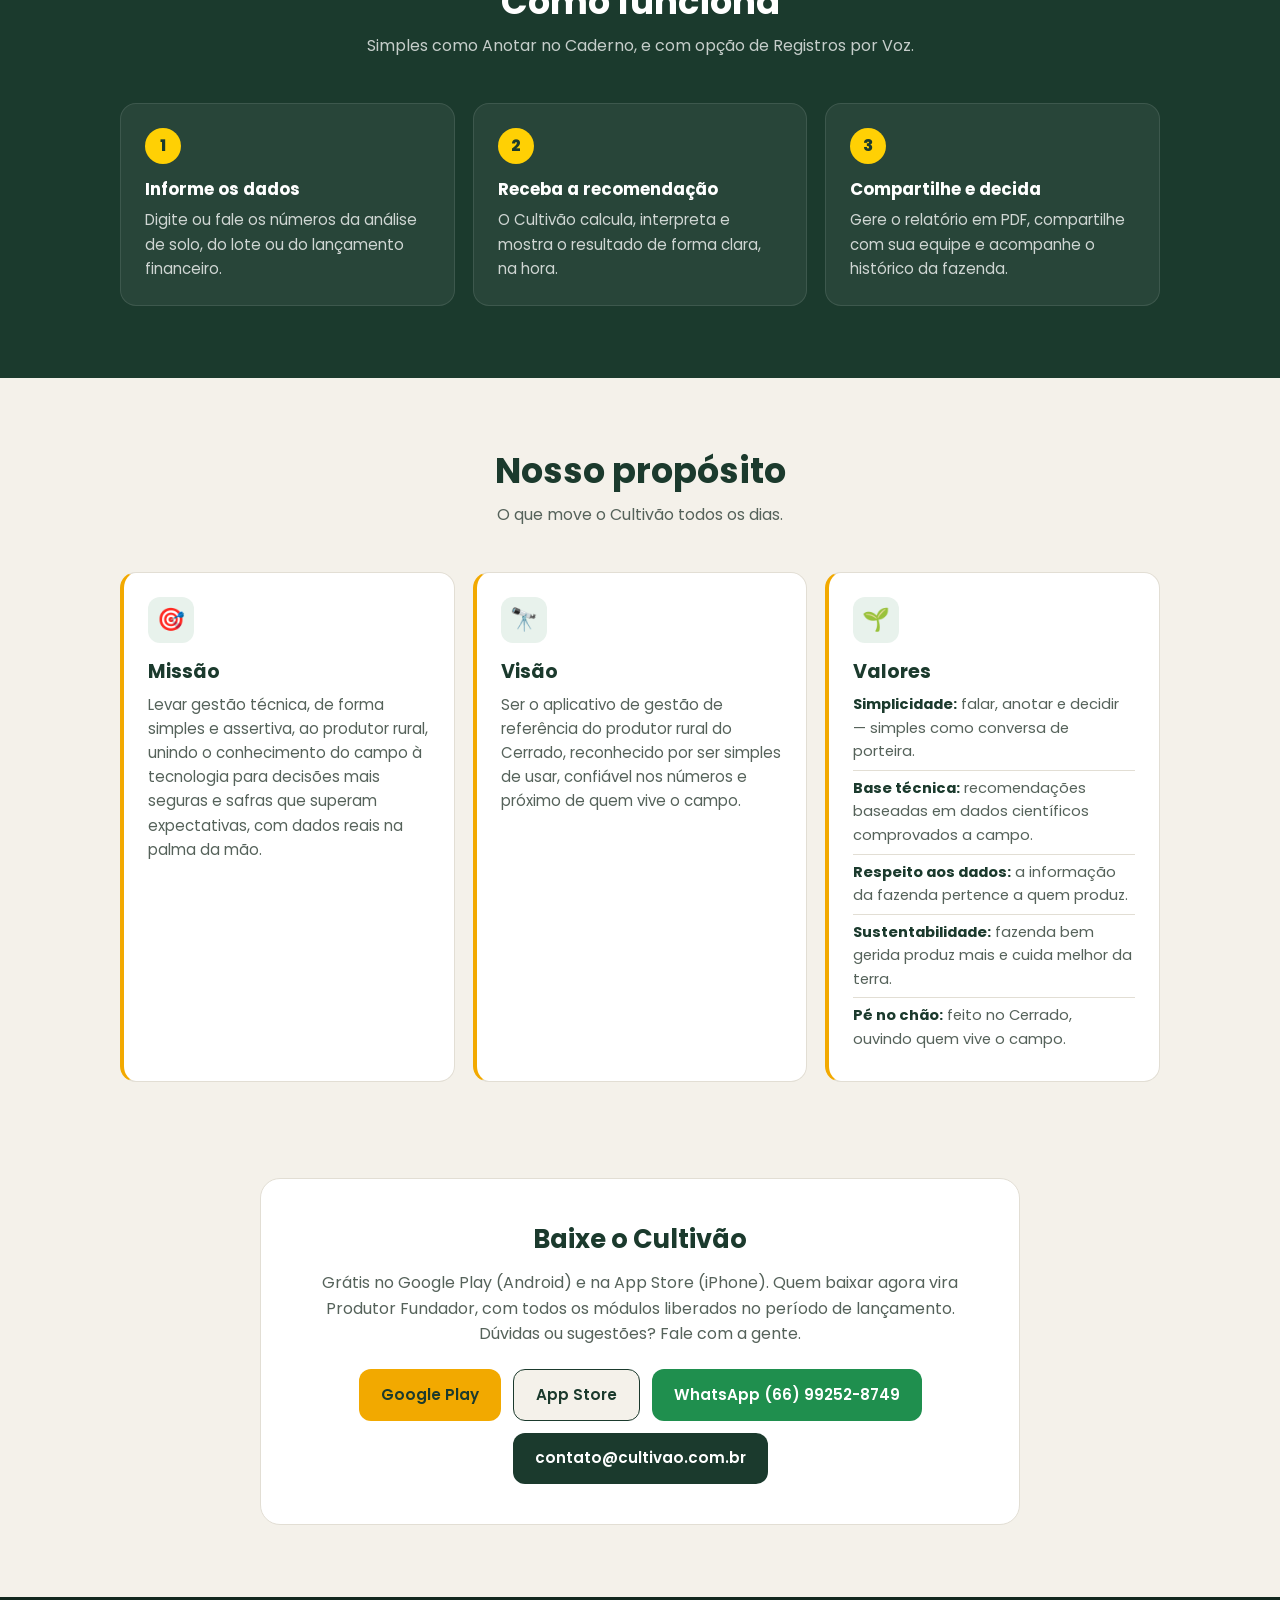
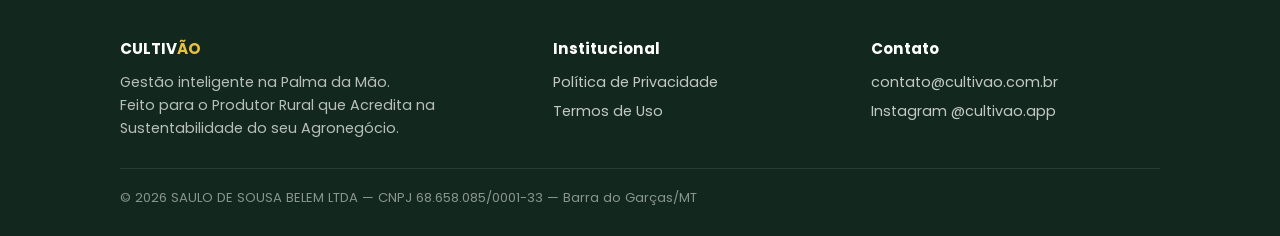
==== commit 864582a0: "Lançamento: botões Google Play e App Store" ====
--- a/index.html
+++ b/index.html
@@ -7,8 +7,9 @@
   <meta name="description" content="Cultivão é o aplicativo de gestão para o produtor rural do Cerrado: análise de solo com base na Embrapa Cerrado, pecuária, IATF, lançamentos por voz e análise financeira da fazenda.">
   <meta property="og:title" content="Cultivão — Gestão inteligente na palma da mão">
   <meta property="og:description" content="Análise de solo, pecuária, IATF e finanças da fazenda em um só aplicativo.">
-  <meta property="og:image" content="https://cultivao.com.br/capa.jpg">
-  <meta property="og:url" content="https://cultivao.com.br/">
+  <meta property="og:image" content="https://www.cultivao.com.br/capa.jpg">
+  <meta property="og:url" content="https://www.cultivao.com.br/">
+  <link rel="canonical" href="https://www.cultivao.com.br/">
   <link rel="icon" href="favicon.png" type="image/png">
   <link rel="apple-touch-icon" href="apple-touch-icon.png">
   <link rel="preconnect" href="https://fonts.googleapis.com">
@@ -34,12 +35,13 @@
   <section class="hero">
     <div class="container">
       <div>
-        <span class="selo">Em breve no Google Play e na App Store</span>
+        <span class="selo">Disponível no Google Play e na App Store · grátis no lançamento</span>
         <h1>CULTIV<span class="ao">ÃO</span></h1>
         <div class="slogan">Gestão inteligente na palma da mão</div>
         <p class="lead">O aplicativo que troca o caderno de campo por dados em tempo real. Análise de solo, pecuária, reprodução e finanças da fazenda em um só lugar, pensado para o produtor rural do Cerrado.</p>
         <div class="botoes">
-          <a class="btn btn-primario" href="https://forms.gle/HUymt7gW1xHv4wPr5" target="_blank" rel="noopener">Quero testar</a>
+          <a class="btn btn-primario" href="https://play.google.com/store/apps/details?id=com.sauloviola.agrossb" target="_blank" rel="noopener">Baixar no Google Play</a>
+          <a class="btn btn-primario" href="https://apps.apple.com/br/app/id6829585805" target="_blank" rel="noopener" style="background:#F4F1EA">Baixar na App Store</a>
           <a class="btn btn-secundario" href="https://instagram.com/cultivao.app" target="_blank" rel="noopener">Siga @cultivao.app</a>
         </div>
       </div>
@@ -148,12 +150,13 @@
   <section id="contato">
     <div class="container">
       <div class="chamada">
-        <h2>Quer participar dos testes?</h2>
-        <p>O Cultivão está em fase de testes com produtores e estudantes de Agrárias. Entre na lista de espera ou fale conosco e receba o convite.</p>
+        <h2>Baixe o Cultivão</h2>
+        <p>Grátis no Google Play (Android) e na App Store (iPhone). Quem baixar agora vira Produtor Fundador, com todos os módulos liberados no período de lançamento. Dúvidas ou sugestões? Fale com a gente.</p>
         <div class="botoes" style="justify-content:center;margin-top:0">
-          <a class="btn btn-primario" href="https://forms.gle/HUymt7gW1xHv4wPr5" target="_blank" rel="noopener" style="background:#F2A900;color:#1B3A2D">Entrar na lista de espera</a>
-          <a class="btn btn-primario" href="https://wa.me/5566992528749?text=Ol%C3%A1%21%20Quero%20testar%20o%20Cultiv%C3%A3o." target="_blank" rel="noopener" style="background:#1F8F4E">WhatsApp (66) 99252-8749</a>
-          <a class="btn btn-primario" href="mailto:contato@cultivao.com.br?subject=Quero%20testar%20o%20Cultiv%C3%A3o">contato@cultivao.com.br</a>
+          <a class="btn btn-primario" href="https://play.google.com/store/apps/details?id=com.sauloviola.agrossb" target="_blank" rel="noopener" style="background:#F2A900;color:#1B3A2D">Google Play</a>
+          <a class="btn btn-primario" href="https://apps.apple.com/br/app/id6829585805" target="_blank" rel="noopener" style="background:#F4F1EA;color:#1B3A2D;border:1.5px solid #1B3A2D">App Store</a>
+          <a class="btn btn-primario" href="https://wa.me/5566992528749?text=Ol%C3%A1%21%20Tenho%20uma%20d%C3%BAvida%20sobre%20o%20Cultiv%C3%A3o." target="_blank" rel="noopener" style="background:#1F8F4E">WhatsApp (66) 99252-8749</a>
+          <a class="btn btn-primario" href="mailto:contato@cultivao.com.br?subject=Cultiv%C3%A3o">contato@cultivao.com.br</a>
         </div>
       </div>
     </div>
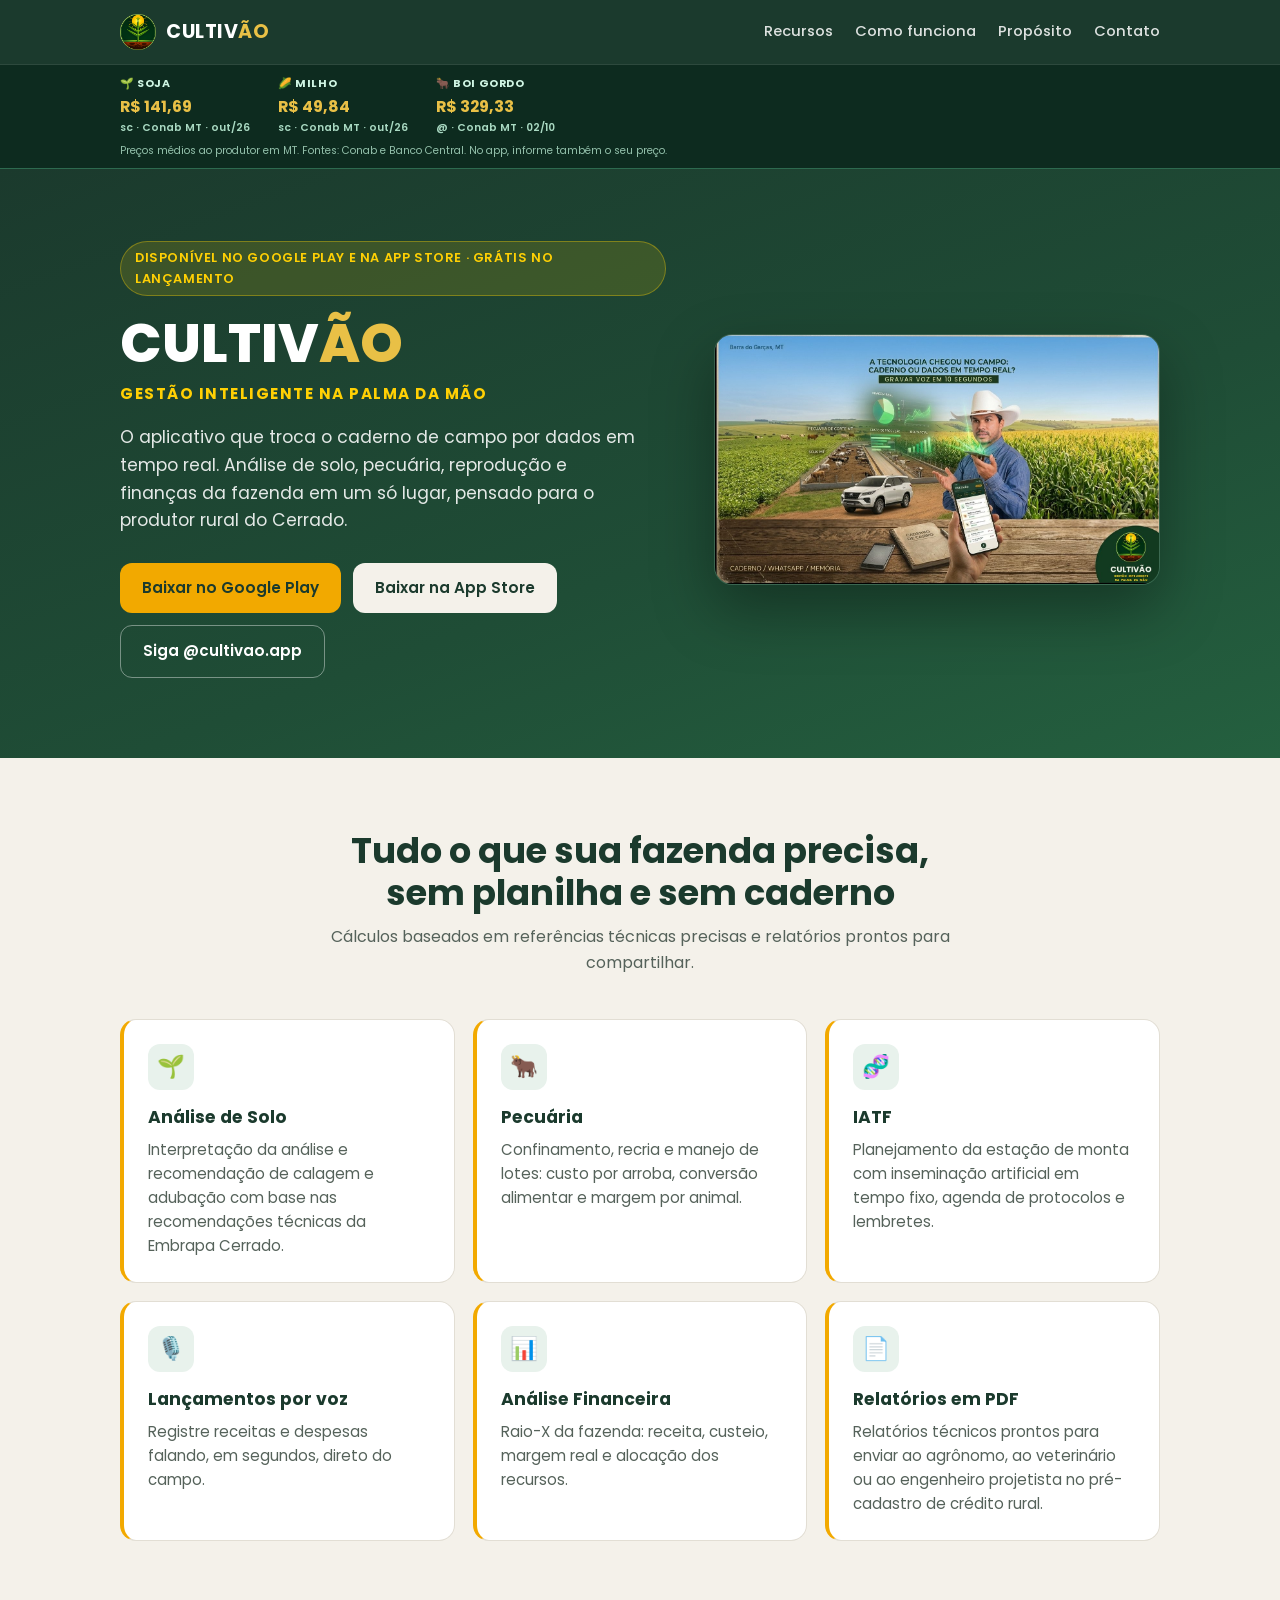
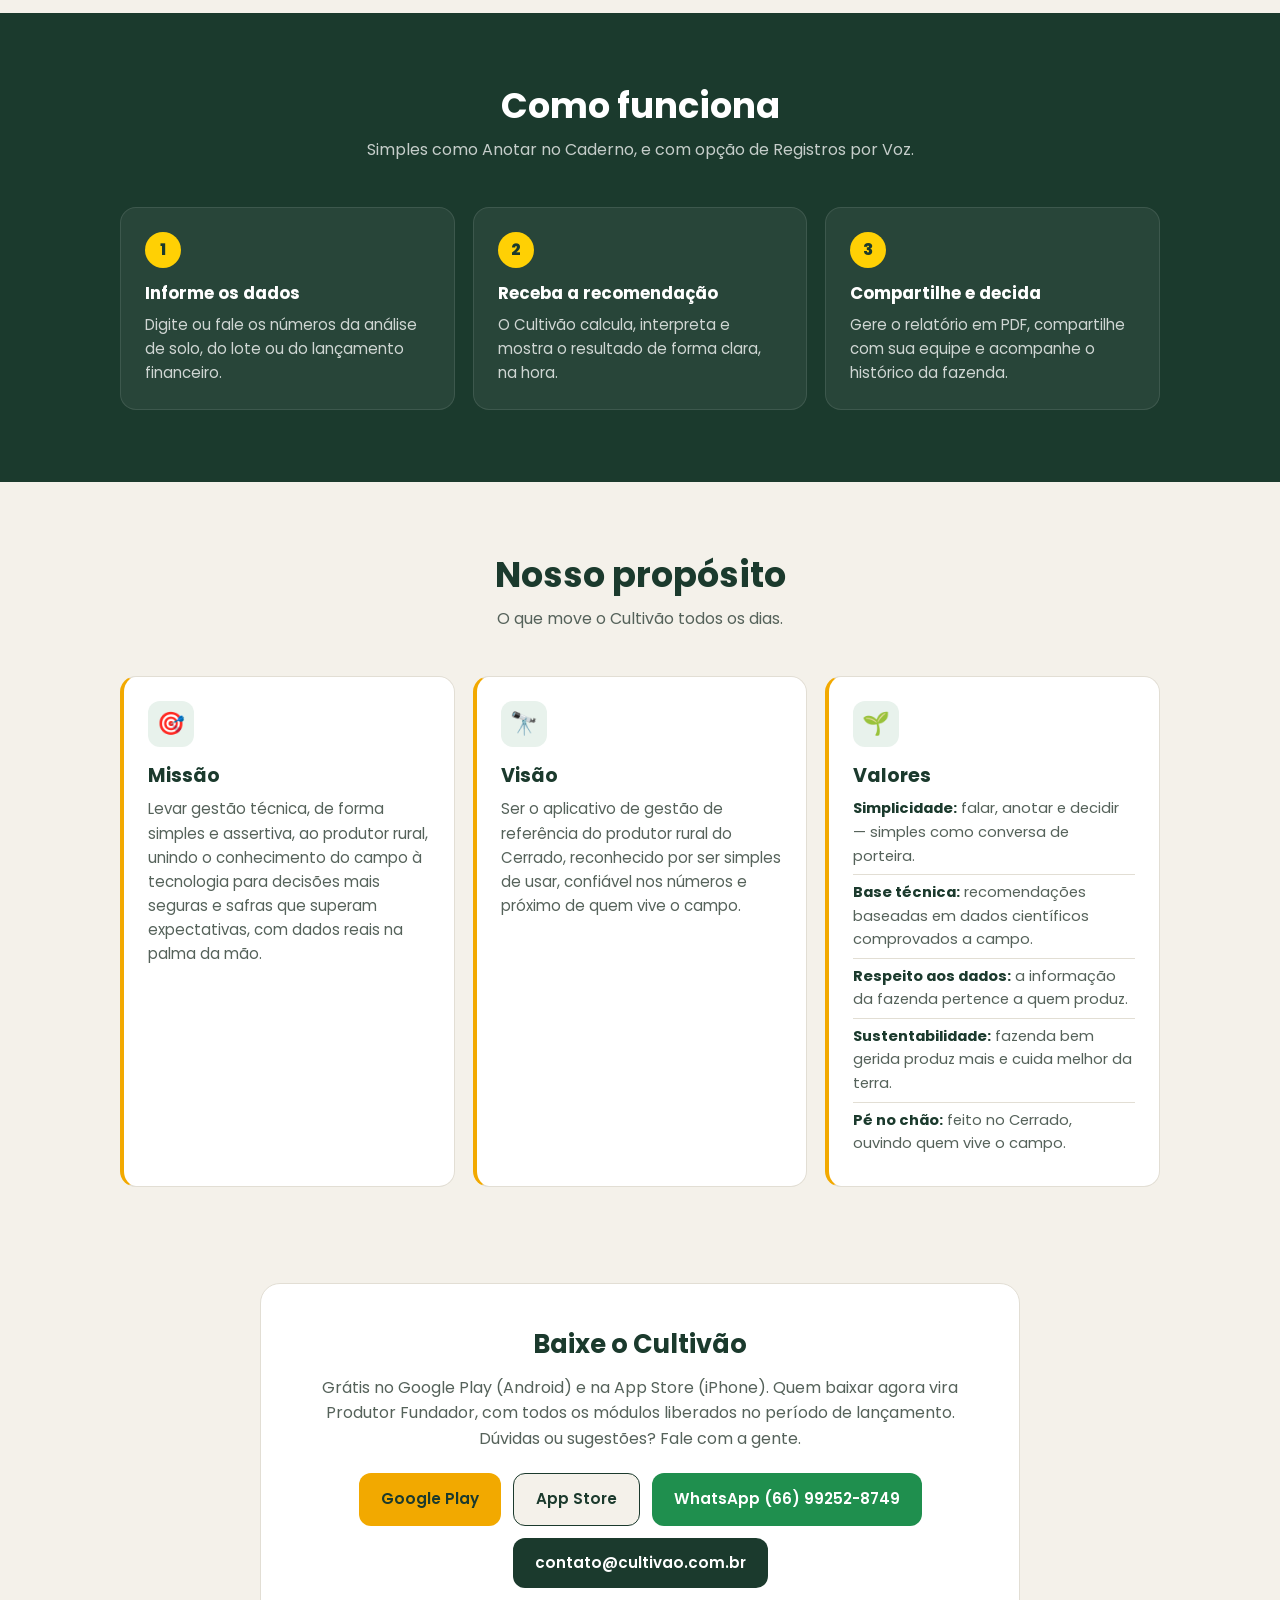
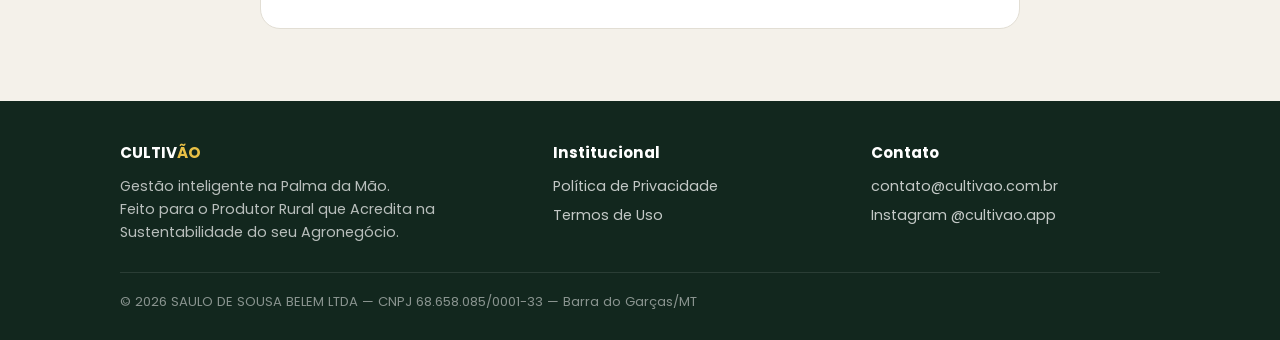
==== commit c2854780: "Add files via upload" ====
--- a/index.html
+++ b/index.html
@@ -31,6 +31,18 @@
   </div>
 </header>
 
+<div class="cotacoes" aria-label="Cotações">
+  <div class="container">
+    <div class="cot-lista">
+      <div class="cot" id="cot-dolar-box"><span class="cot-nome">💵 DÓLAR</span><span class="cot-valor" id="cot-dolar">…</span><span class="cot-fonte" id="cot-dolar-f">PTAX · BCB</span></div>
+      <div class="cot"><span class="cot-nome">🌱 SOJA</span><span class="cot-valor" id="cot-soja">…</span><span class="cot-fonte" id="cot-soja-f">sc 60 kg · Conab MT</span></div>
+      <div class="cot"><span class="cot-nome">🌽 MILHO</span><span class="cot-valor" id="cot-milho">…</span><span class="cot-fonte" id="cot-milho-f">sc 60 kg · Conab MT</span></div>
+      <div class="cot"><span class="cot-nome">🐂 BOI GORDO</span><span class="cot-valor" id="cot-boi">…</span><span class="cot-fonte" id="cot-boi-f">@ · Conab MT</span></div>
+    </div>
+    <div class="cot-nota">Preços médios ao produtor em MT. Fontes: Conab e Banco Central. No app, informe também o seu preço.</div>
+  </div>
+</div>
+
 <main>
   <section class="hero">
     <div class="container">
@@ -185,5 +197,44 @@
   </div>
 </footer>
 
+<script>
+(function () {
+  var MESES = ['jan','fev','mar','abr','mai','jun','jul','ago','set','out','nov','dez'];
+  function reais(v) { return 'R$ ' + v.toLocaleString('pt-BR', { minimumFractionDigits: 2, maximumFractionDigits: 2 }); }
+  function txt(id, t) { var el = document.getElementById(id); if (el) el.textContent = t; }
+  function periodo(p) {
+    var d = p.fim.split('-');
+    return p.tipo === 'mensal' ? MESES[Number(d[1]) - 1] + '/' + d[0].slice(2) : d[2] + '/' + d[1];
+  }
+  // Soja, milho e boi: referência Conab (arquivo gerado da planilha da Conab)
+  fetch('precos.json?t=' + Date.now(), { cache: 'no-store' })
+    .then(function (r) { if (!r.ok) throw r.status; return r.json(); })
+    .then(function (d) {
+      var un = { soja: 'sc', milho: 'sc', boi: '@' };
+      ['soja', 'milho', 'boi'].forEach(function (k) {
+        var p = d.itens && d.itens[k];
+        if (!p) { txt('cot-' + k, '—'); return; }
+        txt('cot-' + k, reais(p.preco));
+        txt('cot-' + k + '-f', un[k] + ' · Conab MT · ' + periodo(p));
+      });
+    })
+    .catch(function () { ['soja', 'milho', 'boi'].forEach(function (k) { txt('cot-' + k, '—'); }); });
+  // Dólar: PTAX do Banco Central (últimos 10 dias, pega a mais recente)
+  function fmt(d) { return ('0' + (d.getMonth() + 1)).slice(-2) + '-' + ('0' + d.getDate()).slice(-2) + '-' + d.getFullYear(); }
+  var fim = new Date(), ini = new Date(Date.now() - 10 * 864e5);
+  var url = 'https://olinda.bcb.gov.br/olinda/servico/PTAX/versao/v1/odata/CotacaoDolarPeriodo(dataInicial=@dataInicial,dataFinalCotacao=@dataFinalCotacao)' +
+    "?@dataInicial='" + fmt(ini) + "'&@dataFinalCotacao='" + fmt(fim) + "'&$orderby=dataHoraCotacao%20desc&$top=1&$format=json";
+  fetch(url)
+    .then(function (r) { return r.json(); })
+    .then(function (d) {
+      var u = d.value && d.value[0];
+      if (!u) throw 0;
+      var dt = String(u.dataHoraCotacao).slice(0, 10).split('-');
+      txt('cot-dolar', reais(u.cotacaoVenda));
+      txt('cot-dolar-f', 'PTAX ' + dt[2] + '/' + dt[1] + ' · BCB');
+    })
+    .catch(function () { var b = document.getElementById('cot-dolar-box'); if (b) b.style.display = 'none'; });
+})();
+</script>
 </body>
 </html>
--- a/style.css
+++ b/style.css
@@ -166,3 +166,13 @@
 .valores li:first-child { border-top: 0; padding-top: 0; }
 .valores strong { color: var(--verde-escuro); }
 @media (max-width: 860px) { .proposito .grade { grid-template-columns: 1fr; } }
+
+/* Faixa de cotações (igual ao app) */
+.cotacoes { background: #0D2B1F; border-bottom: 1px solid #2D6A4F; color: #CFF5E3; padding: 10px 0 8px; }
+.cot-lista { display: flex; gap: 28px; overflow-x: auto; scrollbar-width: none; -webkit-overflow-scrolling: touch; }
+.cot-lista::-webkit-scrollbar { display: none; }
+.cot { display: flex; flex-direction: column; flex: 0 0 auto; min-width: 104px; }
+.cot-nome { font-size: .68rem; font-weight: 700; letter-spacing: .6px; }
+.cot-valor { color: var(--marca-ouro); font-size: .98rem; font-weight: 700; margin-top: 2px; }
+.cot-fonte { color: #A9D9C2; font-size: .66rem; font-weight: 600; margin-top: 1px; white-space: nowrap; }
+.cot-nota { color: #A9D9C2; font-size: .66rem; margin-top: 6px; opacity: .85; }
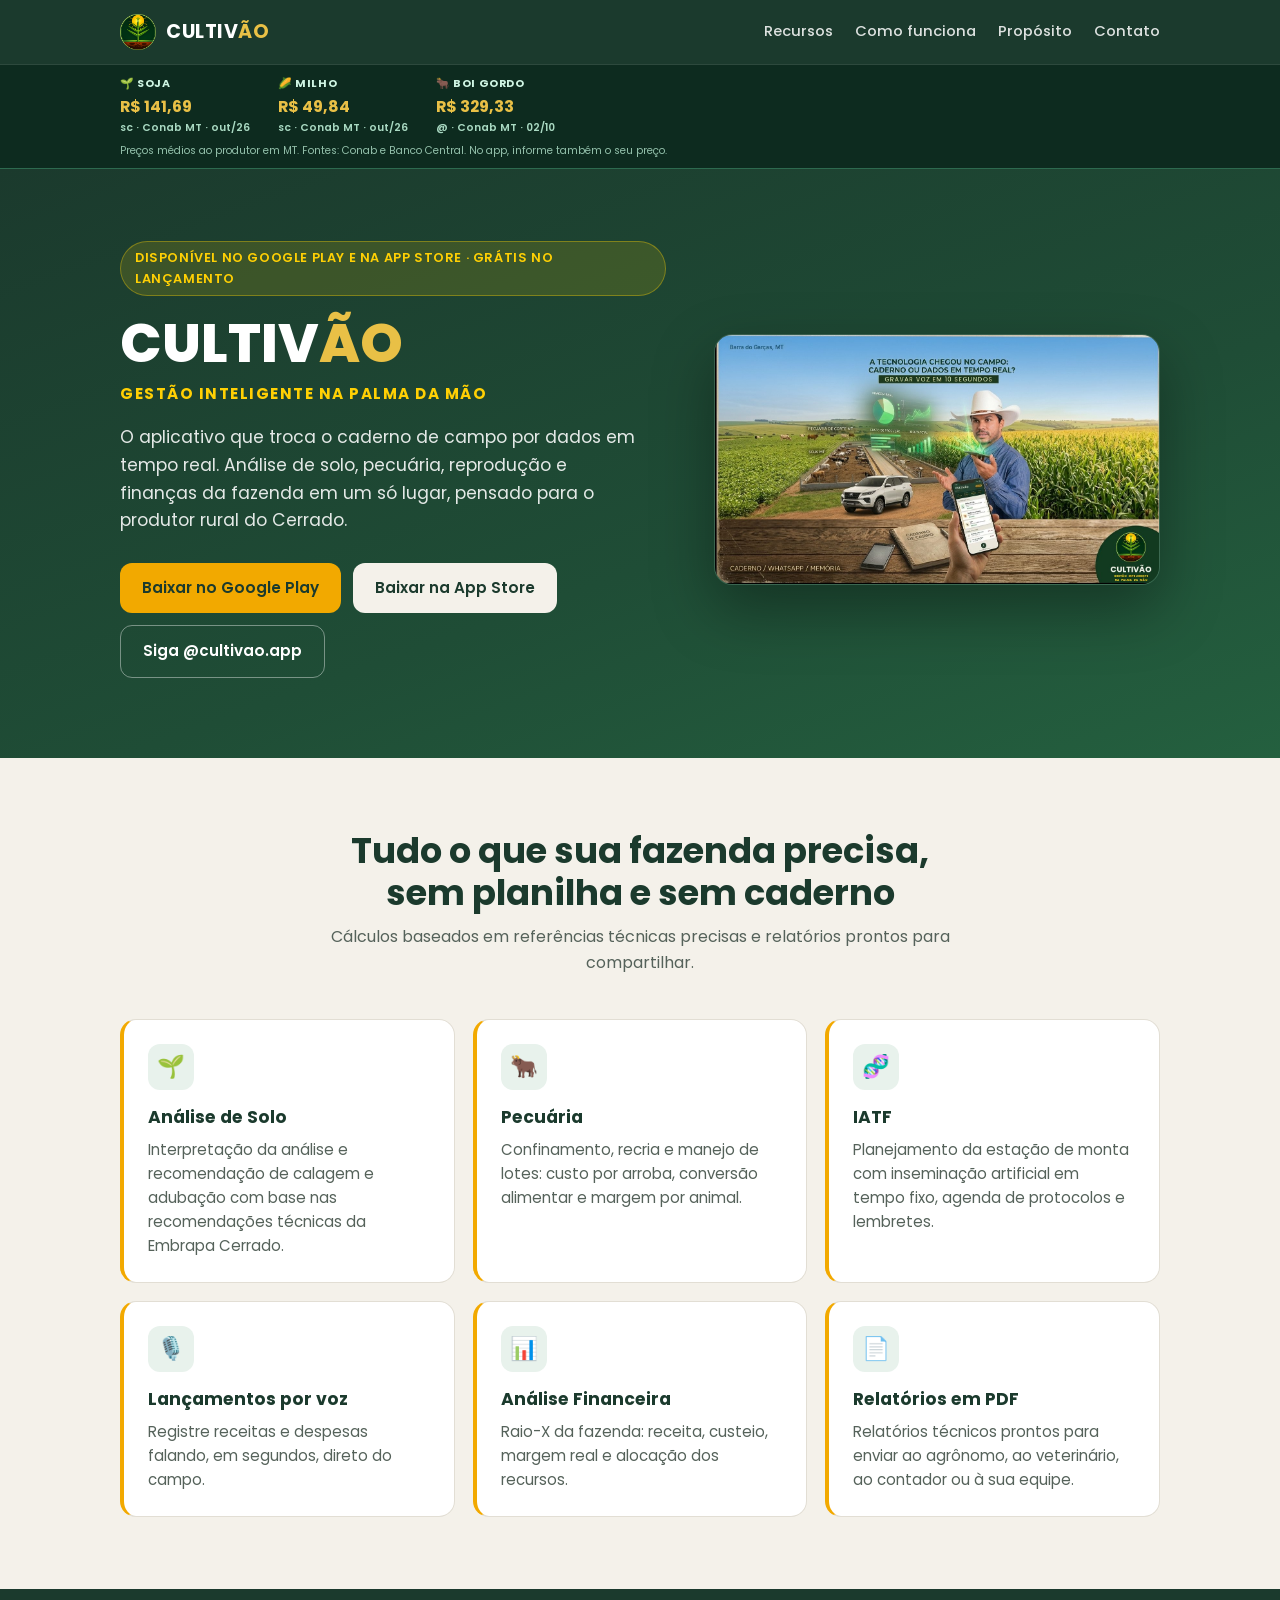
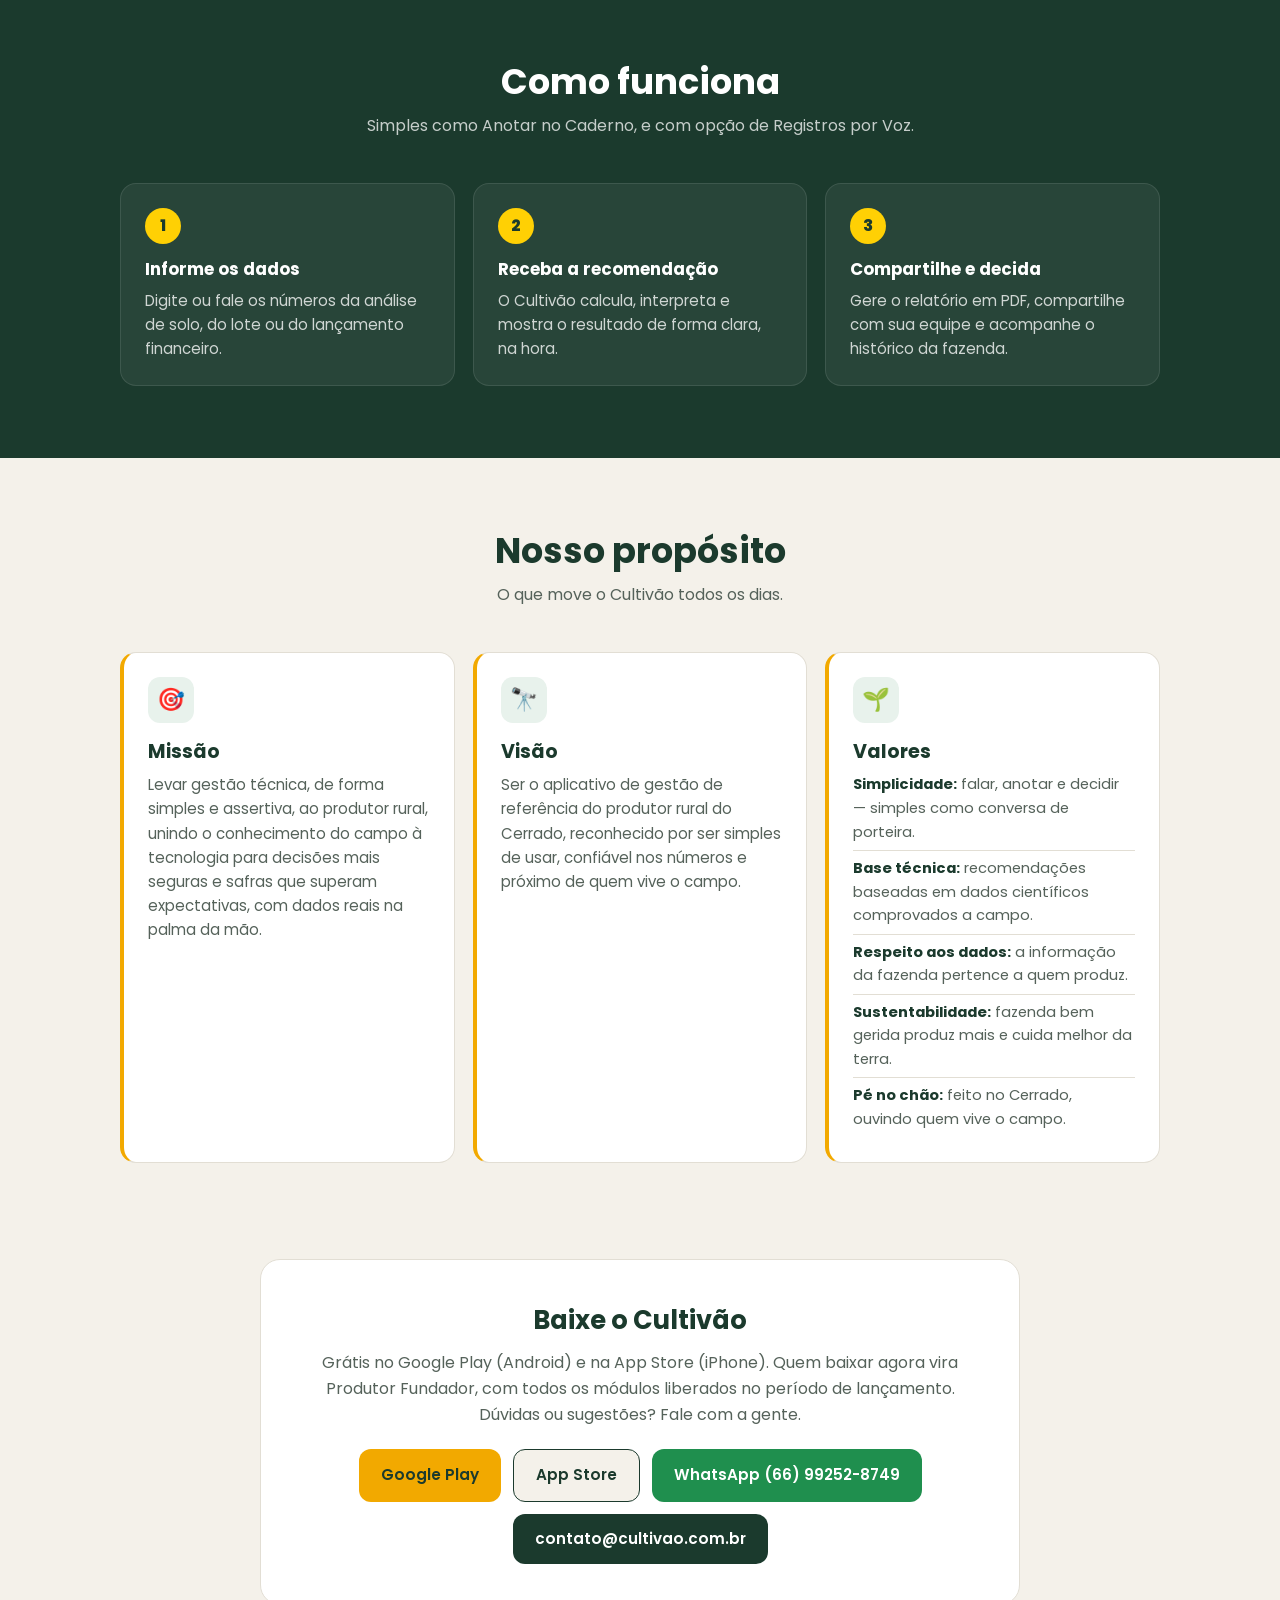
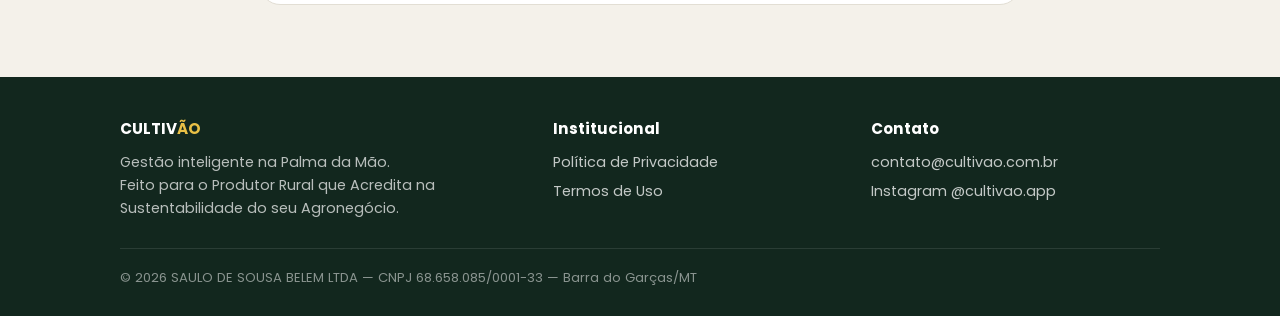
==== commit 15ece8aa: "Add files via upload" ====
--- a/index.html
+++ b/index.html
@@ -98,7 +98,7 @@
         <div class="card">
           <div class="icone">📄</div>
           <h3>Relatórios em PDF</h3>
-          <p>Relatórios técnicos prontos para enviar ao agrônomo, ao veterinário ou ao engenheiro projetista no pré-cadastro de crédito rural.</p>
+          <p>Relatórios técnicos prontos para enviar ao agrônomo, ao veterinário, ao contador ou à sua equipe.</p>
         </div>
       </div>
     </div>
